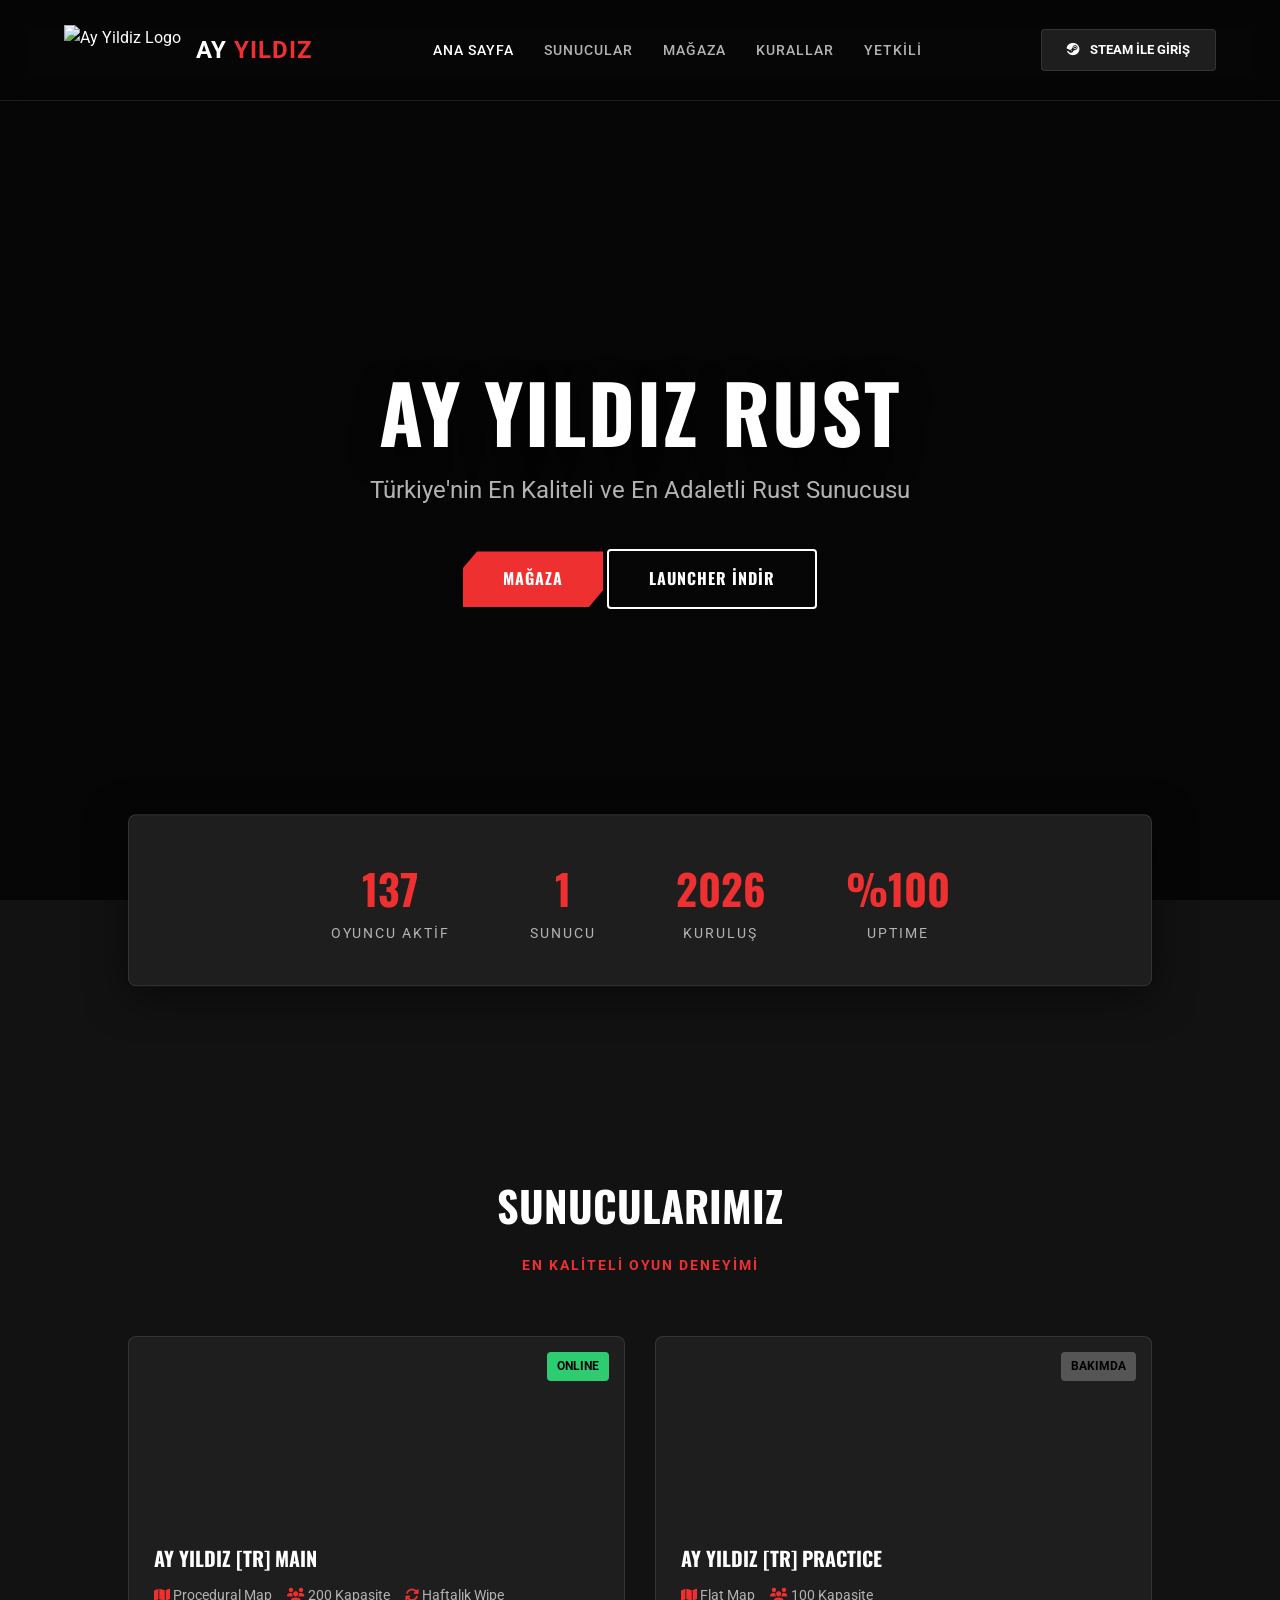
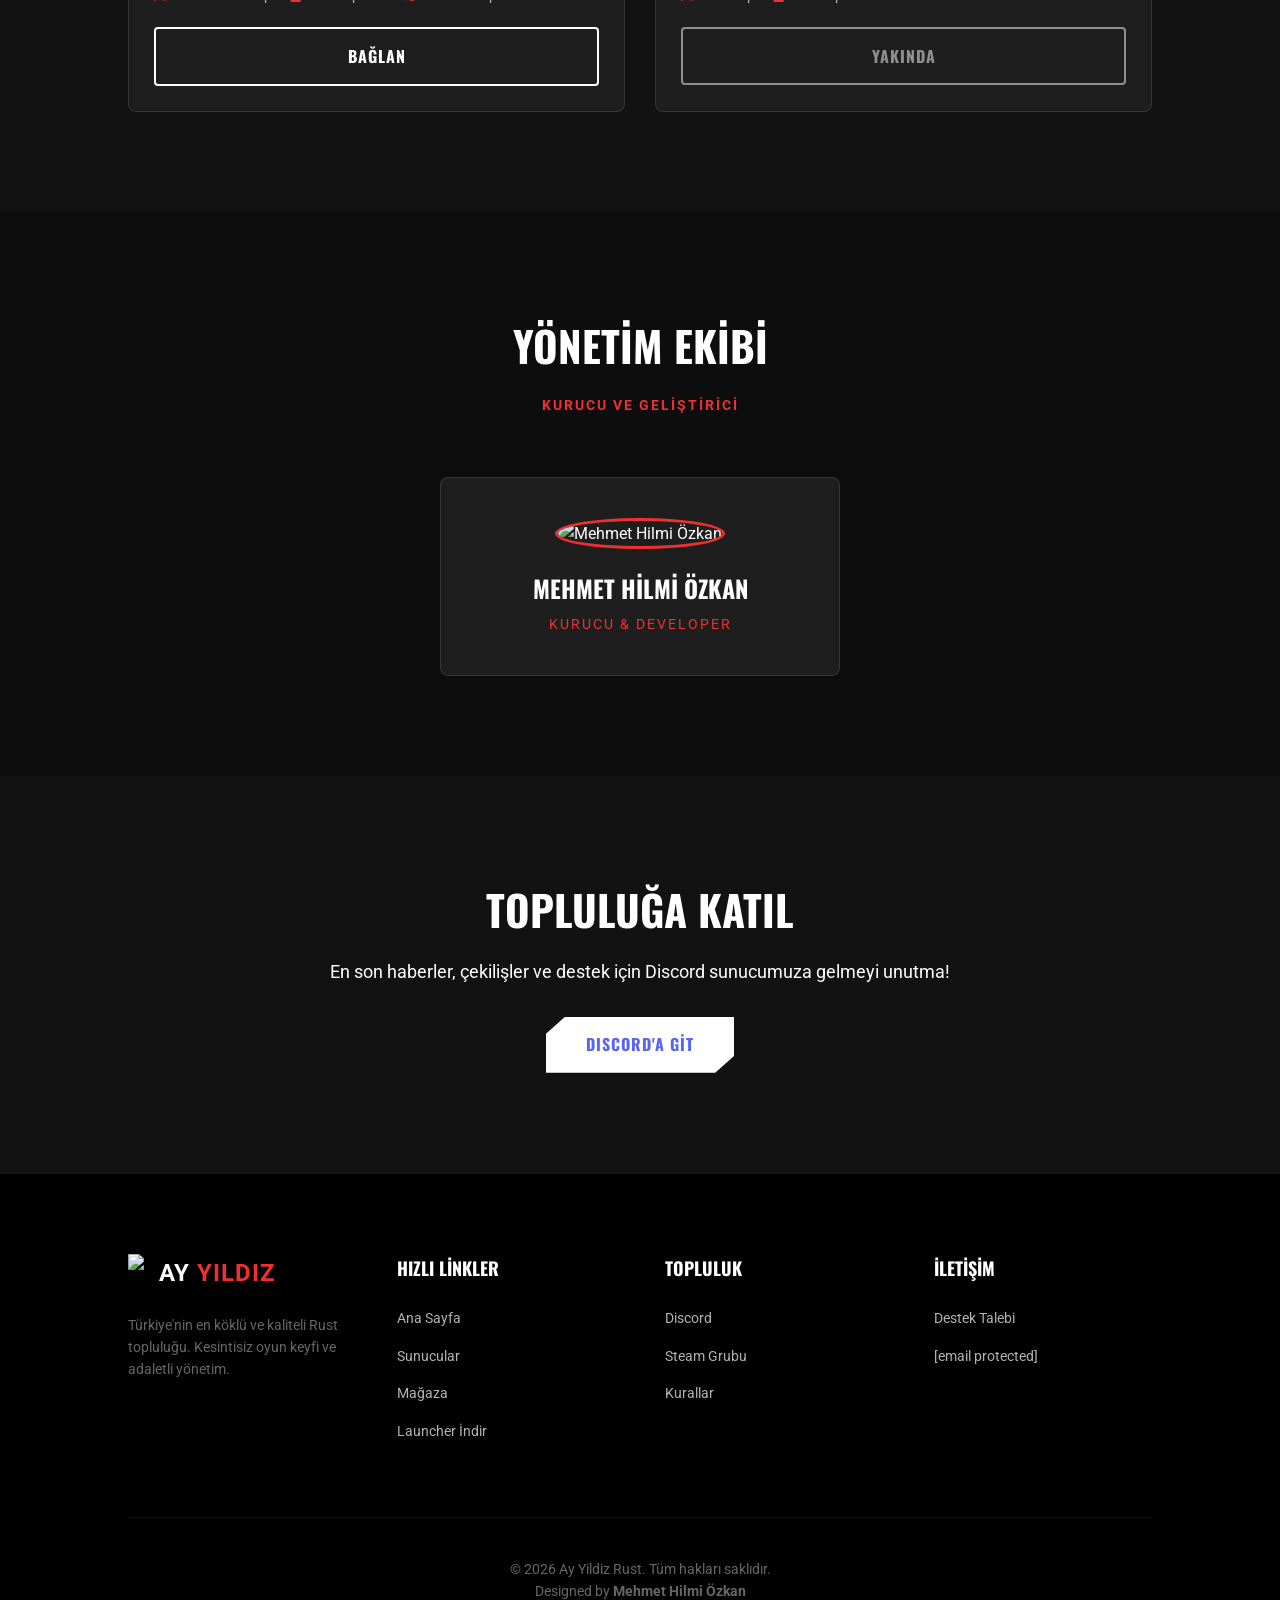
==== index.html @ f742ae2b "Update download link to Google Drive" ====
<!DOCTYPE html>
<html lang="tr">

<head>
    <meta charset="UTF-8">
    <meta name="viewport" content="width=device-width, initial-scale=1.0">
    <title>AY YILDIZ RUST | Türkiye'nin En İyisi</title>
    <link rel="stylesheet" href="style.css">
    <link rel="stylesheet" href="https://cdnjs.cloudflare.com/ajax/libs/font-awesome/6.4.0/css/all.min.css">
    <link rel="icon" type="image/png" href="img/logo.png">
</head>

<body>

    <!-- NAVBAR -->
    <nav>
        <div class="nav-brand">
            <img src="img/logo.png" alt="Ay Yildiz Logo">
            <span>AY <span>YILDIZ</span></span>
        </div>

        <div class="nav-links">
            <a href="#" class="active">ANA SAYFA</a>
            <a href="#servers">SUNUCULAR</a>
            <a href="#store">MAĞAZA</a>
            <a href="#rules">KURALLAR</a>
            <a href="#staff">YETKİLİ</a>
        </div>

        <div class="nav-cta">
            <a href="https://steamcommunity.com/openid/login" class="btn-login">
                <i class="fa-brands fa-steam"></i> STEAM İLE GİRİŞ
            </a>
        </div>
    </nav>

    <!-- HERO SECTION -->
    <header class="hero">
        <h1>AY YILDIZ RUST</h1>
        <p>Türkiye'nin En Kaliteli ve En Adaletli Rust Sunucusu</p>

        <div class="cta-buttons">
            <a href="#store" class="btn">MAĞAZA</a>
            <a href="https://drive.google.com/file/d/1d-bOAMwFX8i8NiCuVi8gEnLMdGm7ntv0/view?usp=sharing"
                class="btn btn-outline" target="_blank">LAUNCHER İNDİR</a>
        </div>
    </header>

    <!-- STATS BAR -->
    <div class="stats-bar">
        <div class="stat-item">
            <div class="stat-number" id="player-count">136</div>
            <div class="stat-label">OYUNCU AKTİF</div>
        </div>
        <div class="stat-item">
            <div class="stat-number">1</div>
            <div class="stat-label">SUNUCU</div>
        </div>
        <div class="stat-item">
            <div class="stat-number">2026</div>
            <div class="stat-label">KURULUŞ</div>
        </div>
        <div class="stat-item">
            <div class="stat-number">%100</div>
            <div class="stat-label">UPTIME</div>
        </div>
    </div>

    <!-- SERVERS SECTION -->
    <section id="servers" class="section">
        <div class="section-header">
            <h2 class="section-title">SUNUCULARIMIZ</h2>
            <div class="section-subtitle">EN KALİTELİ OYUN DENEYİMİ</div>
        </div>

        <div class="servers-grid">
            <!-- MAIN SERVER -->
            <div class="server-card">
                <div class="server-img">
                    <div class="server-status">ONLINE</div>
                </div>
                <div class="server-content">
                    <h3 class="server-name">AY YILDIZ [TR] MAIN</h3>
                    <div class="server-meta">
                        <span><i class="fa-solid fa-map"></i> Procedural Map</span>
                        <span><i class="fa-solid fa-users"></i> 200 Kapasite</span>
                        <span><i class="fa-solid fa-rotate"></i> Haftalık Wipe</span>
                    </div>
                    <a href="steam://connect/91.124.63.80:28025" class="btn btn-outline"
                        style="width:100%; text-align:center;">BAĞLAN</a>
                </div>
            </div>

            <!-- PRACTICE SERVER (Placeholder for looks) -->
            <div class="server-card">
                <div class="server-img" style="filter: grayscale(100%);">
                    <div class="server-status" style="background:#555;">BAKIMDA</div>
                </div>
                <div class="server-content">
                    <h3 class="server-name">AY YILDIZ [TR] PRACTICE</h3>
                    <div class="server-meta">
                        <span><i class="fa-solid fa-map"></i> Flat Map</span>
                        <span><i class="fa-solid fa-users"></i> 100 Kapasite</span>
                    </div>
                    <button class="btn btn-outline"
                        style="width:100%; opacity:0.5; cursor:not-allowed;">YAKINDA</button>
                </div>
            </div>
        </div>
    </section>

    <!-- STAFF SECTION -->
    <section id="staff" class="section" style="background: rgba(0,0,0,0.3);">
        <div class="section-header">
            <h2 class="section-title">YÖNETİM EKİBİ</h2>
            <div class="section-subtitle">KURUCU VE GELİŞTİRİCİ</div>
        </div>

        <div class="staff-card">
            <!-- Placeholder avatar or user's logo if no avatar provided -->
            <img src="img/logo.png" alt="Mehmet Hilmi Özkan" class="staff-avatar">
            <h3 class="staff-name">Mehmet Hilmi Özkan</h3>
            <div class="staff-role">KURUCU & DEVELOPER</div>
        </div>
    </section>

    <!-- DISCORD BANNER -->
    <section class="section"
        style="text-align: center; background: linear-gradient(rgba(88, 101, 242, 0.9), rgba(88, 101, 242, 0.7)), url('https://files.facepunch.com/paddy/20230803/header_august.jpg'); background-attachment: fixed; background-size: cover;">
        <h2 class="section-title" style="color:white; text-shadow:none;">TOPLULUĞA KATIL</h2>
        <p style="color:white; margin-bottom:30px; font-size:18px;">En son haberler, çekilişler ve destek için Discord
            sunucumuza gelmeyi unutma!</p>
        <a href="https://discord.gg/DKhSzfKFVX" target="_blank" class="btn"
            style="background:white; color:#5865F2;">DISCORD'A GİT</a>
    </section>

    <!-- FOOTER -->
    <footer>
        <div class="footer-content">
            <div class="footer-col">
                <div class="nav-brand" style="margin-bottom:20px;">
                    <img src="img/logo.png" style="height:40px;">
                    <span>AY <span>YILDIZ</span></span>
                </div>
                <p style="color:#666; font-size:14px;">Türkiye'nin en köklü ve kaliteli Rust topluluğu. Kesintisiz oyun
                    keyfi ve adaletli yönetim.</p>
            </div>

            <div class="footer-col">
                <h4>HIZLI LİNKLER</h4>
                <div class="footer-links">
                    <a href="#">Ana Sayfa</a>
                    <a href="#servers">Sunucular</a>
                    <a href="#store">Mağaza</a>
                    <a href="AyYildizLauncher.zip">Launcher İndir</a>
                </div>
            </div>

            <div class="footer-col">
                <h4>TOPLULUK</h4>
                <div class="footer-links">
                    <a href="https://discord.gg/DKhSzfKFVX">Discord</a>
                    <a href="#">Steam Grubu</a>
                    <a href="#">Kurallar</a>
                </div>
            </div>

            <div class="footer-col">
                <h4>İLETİŞİM</h4>
                <div class="footer-links">
                    <a href="#">Destek Talebi</a>
                    <a href="#">[email protected]</a>
                </div>
            </div>
        </div>

        <div class="copyright">
            &copy; 2026 Ay Yildiz Rust. Tüm hakları saklıdır.
            <br>Designed by <strong>Mehmet Hilmi Özkan</strong>
        </div>
    </footer>

    <script src="main.js"></script>
</body>

</html>
---- style.css ----
@import url('https://fonts.googleapis.com/css2?family=Oswald:wght@300;500;700&family=Roboto:wght@300;400;500;700&display=swap');

:root {
    --primary: #EF3030; /* Ay Yildiz Red */
    --primary-dark: #c0392b;
    --dark-bg: #121212;
    --dark-surface: #1e1e1e;
    --text-white: #ffffff;
    --text-gray: #b3b3b3;
    --glass: rgba(30, 30, 30, 0.85);
    --border: rgba(255, 255, 255, 0.1);
    --transition: all 0.3s cubic-bezier(0.4, 0, 0.2, 1);
}

* {
    margin: 0;
    padding: 0;
    box-sizing: border-box;
}

body {
    background-color: var(--dark-bg);
    color: var(--text-white);
    font-family: 'Roboto', sans-serif;
    overflow-x: hidden;
    line-height: 1.6;
}

h1, h2, h3, h4, section-title {
    font-family: 'Oswald', sans-serif;
    text-transform: uppercase;
}

a { text-decoration: none; color: inherit; transition: var(--transition); }
ul { list-style: none; }

/* NAVBAR */
nav {
    display: flex;
    justify-content: space-between;
    align-items: center;
    padding: 20px 5%;
    background: rgba(18, 18, 18, 0.95);
    backdrop-filter: blur(10px);
    position: fixed;
    width: 100%;
    z-index: 1000;
    border-bottom: 1px solid var(--border);
}

.nav-brand {
    display: flex;
    align-items: center;
    gap: 15px;
}

.nav-brand img {
    height: 50px;
    width: auto;
}

.nav-brand span {
    font-size: 24px;
    font-weight: 700;
    letter-spacing: 1px;
}

.nav-brand span span { color: var(--primary); }

.nav-links {
    display: flex;
    gap: 30px;
}

.nav-links a {
    font-size: 14px;
    font-weight: 500;
    letter-spacing: 1px;
    color: var(--text-gray);
    position: relative;
}

.nav-links a:hover, 
.nav-links a.active {
    color: var(--text-white);
}

.nav-links a::after {
    content: '';
    position: absolute;
    bottom: -5px;
    left: 0;
    width: 0;
    height: 2px;
    background: var(--primary);
    transition: var(--transition);
}

.nav-links a:hover::after { width: 100%; }

.nav-cta .btn-login {
    background: var(--dark-surface);
    border: 1px solid var(--border);
    padding: 10px 25px;
    border-radius: 4px;
    font-size: 13px;
    font-weight: 700;
    display: flex;
    align-items: center;
    gap: 10px;
}

.nav-cta .btn-login:hover {
    background: var(--primary);
    border-color: var(--primary);
}

/* HERO SECTION */
.hero {
    height: 100vh;
    background: linear-gradient(rgba(0,0,0,0.7), rgba(0,0,0,0.7)), url('https://files.facepunch.com/paddy/20240104/header_january.jpg');
    background-size: cover;
    background-position: center;
    display: flex;
    flex-direction: column;
    justify-content: center;
    align-items: center;
    text-align: center;
    padding-top: 80px;
}

.hero h1 {
    font-size: 80px;
    font-weight: 700;
    letter-spacing: 2px;
    line-height: 1;
    margin-bottom: 20px;
    text-shadow: 0 10px 30px rgba(0,0,0,0.5);
}

.hero p {
    font-size: 24px;
    color: var(--text-gray);
    margin-bottom: 40px;
    max-width: 600px;
}

.btn {
    padding: 15px 40px;
    font-family: 'Oswald', sans-serif;
    font-weight: 700;
    font-size: 16px;
    text-transform: uppercase;
    letter-spacing: 1px;
    color: white;
    background: var(--primary);
    border: none;
    cursor: pointer;
    clip-path: polygon(10% 0, 100% 0, 100% 70%, 90% 100%, 0 100%, 0 30%);
    transition: var(--transition);
    display: inline-block;
}

.btn:hover {
    transform: translateY(-3px);
    box-shadow: 0 10px 20px rgba(239, 48, 48, 0.3);
}

.btn-outline {
    background: transparent;
    border: 2px solid var(--text-white);
    clip-path: none;
    border-radius: 4px;
}

.btn-outline:hover {
    background: var(--text-white);
    color: var(--dark-bg);
}

/* STATS BAR */
.stats-bar {
    background: var(--dark-surface);
    display: flex;
    justify-content: center;
    gap: 80px;
    padding: 40px 0;
    transform: translateY(-50%);
    width: 80%;
    margin: 0 auto;
    border-radius: 8px;
    box-shadow: 0 10px 40px rgba(0,0,0,0.5);
    border: 1px solid var(--border);
}

.stat-item {
    text-align: center;
}

.stat-number {
    font-family: 'Oswald', sans-serif;
    font-size: 42px;
    font-weight: 700;
    color: var(--primary);
}

.stat-label {
    font-size: 14px;
    color: var(--text-gray);
    text-transform: uppercase;
    letter-spacing: 2px;
}

/* SECTIONS */
.section {
    padding: 100px 10%;
}

.section-header {
    text-align: center;
    margin-bottom: 60px;
}

.section-title {
    font-size: 42px;
    margin-bottom: 15px;
}

.section-subtitle {
    color: var(--primary);
    font-size: 14px;
    font-weight: 700;
    letter-spacing: 2px;
    text-transform: uppercase;
}

/* SERVERS GRID */
.servers-grid {
    display: grid;
    grid-template-columns: repeat(auto-fit, minmax(300px, 1fr));
    gap: 30px;
}

.server-card {
    background: var(--dark-surface);
    border: 1px solid var(--border);
    border-radius: 8px;
    overflow: hidden;
    transition: var(--transition);
}

.server-card:hover {
    transform: translateY(-10px);
    border-color: var(--primary);
}

.server-img {
    height: 180px;
    background: url('https://files.facepunch.com/paddy/20231207/header_december.jpg') center/cover;
    position: relative;
}

.server-status {
    position: absolute;
    top: 15px;
    right: 15px;
    background: #2ecc71;
    color: black;
    padding: 5px 10px;
    border-radius: 4px;
    font-size: 12px;
    font-weight: 700;
}

.server-content {
    padding: 25px;
}

.server-name {
    font-size: 20px;
    font-weight: 700;
    margin-bottom: 10px;
}

.server-meta {
    display: flex;
    gap: 15px;
    font-size: 14px;
    color: var(--text-gray);
    margin-bottom: 20px;
}

.server-meta i { color: var(--primary); }

/* STAFF */
.staff-card {
    background: var(--dark-surface);
    padding: 40px;
    text-align: center;
    border-radius: 8px;
    border: 1px solid var(--border);
    max-width: 400px;
    margin: 0 auto;
}

.staff-avatar {
    width: 120px;
    height: 120px;
    border-radius: 50%;
    margin-bottom: 20px;
    border: 3px solid var(--primary);
    object-fit: cover;
}

.staff-name {
    font-size: 24px;
    font-weight: 700;
}

.staff-role {
    color: var(--primary);
    font-size: 14px;
    letter-spacing: 2px;
    margin-top: 5px;
    text-transform: uppercase;
}

/* FOOTER */
footer {
    background: black;
    padding: 80px 10% 40px;
    border-top: 1px solid var(--border);
}

.footer-content {
    display: grid;
    grid-template-columns: repeat(auto-fit, minmax(200px, 1fr));
    gap: 50px;
    margin-bottom: 60px;
}

.footer-col h4 {
    color: white;
    margin-bottom: 25px;
    font-size: 18px;
}

.footer-links a {
    display: block;
    color: var(--text-gray);
    margin-bottom: 15px;
    font-size: 14px;
}

.footer-links a:hover { color: var(--primary); padding-left: 5px; }

.copyright {
    text-align: center;
    padding-top: 40px;
    border-top: 1px solid rgba(255,255,255,0.05);
    color: #666;
    font-size: 14px;
}

/* Media Queries */
@media (max-width: 768px) {
    .nav-links { display: none; }
    .hero h1 { font-size: 48px; }
    .stats-bar {
        flex-direction: column;
        gap: 30px;
        width: 90%;
        position: relative;
        transform: none;
        margin-top: -50px;
    }
}
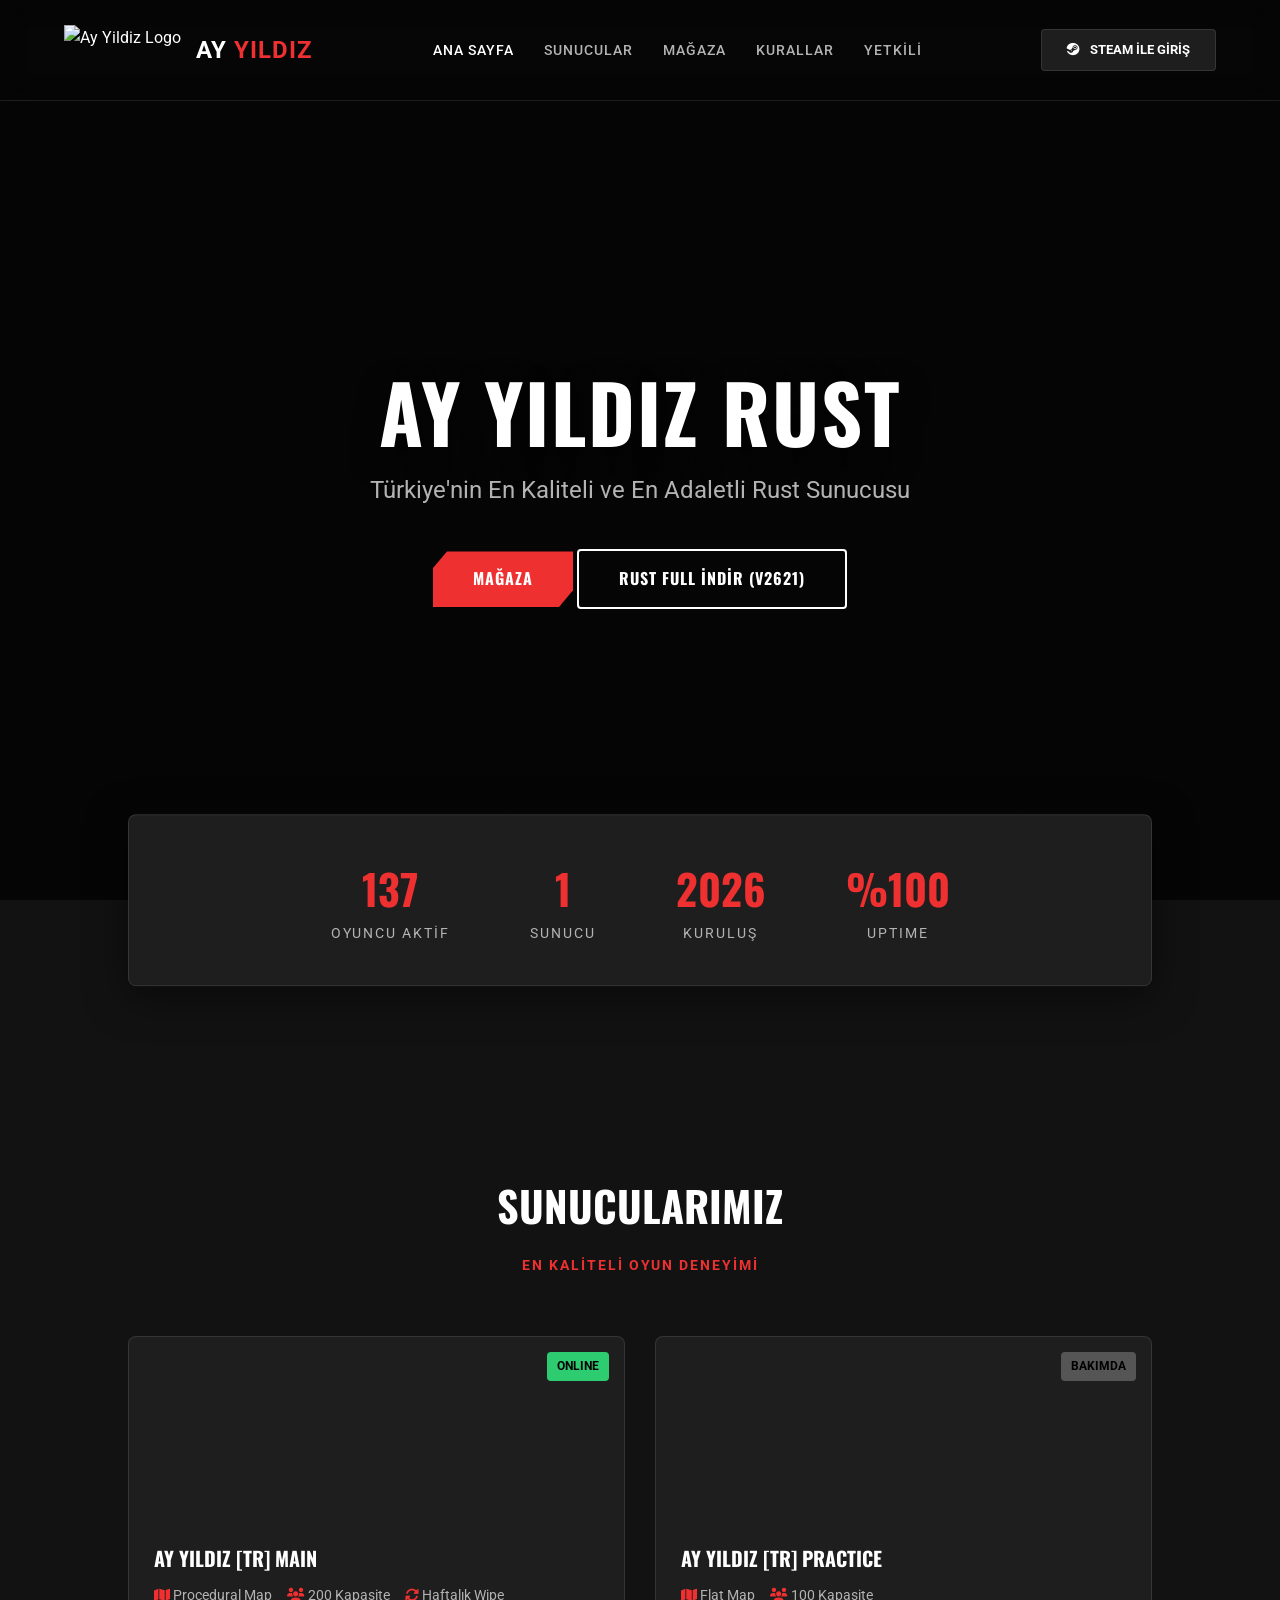
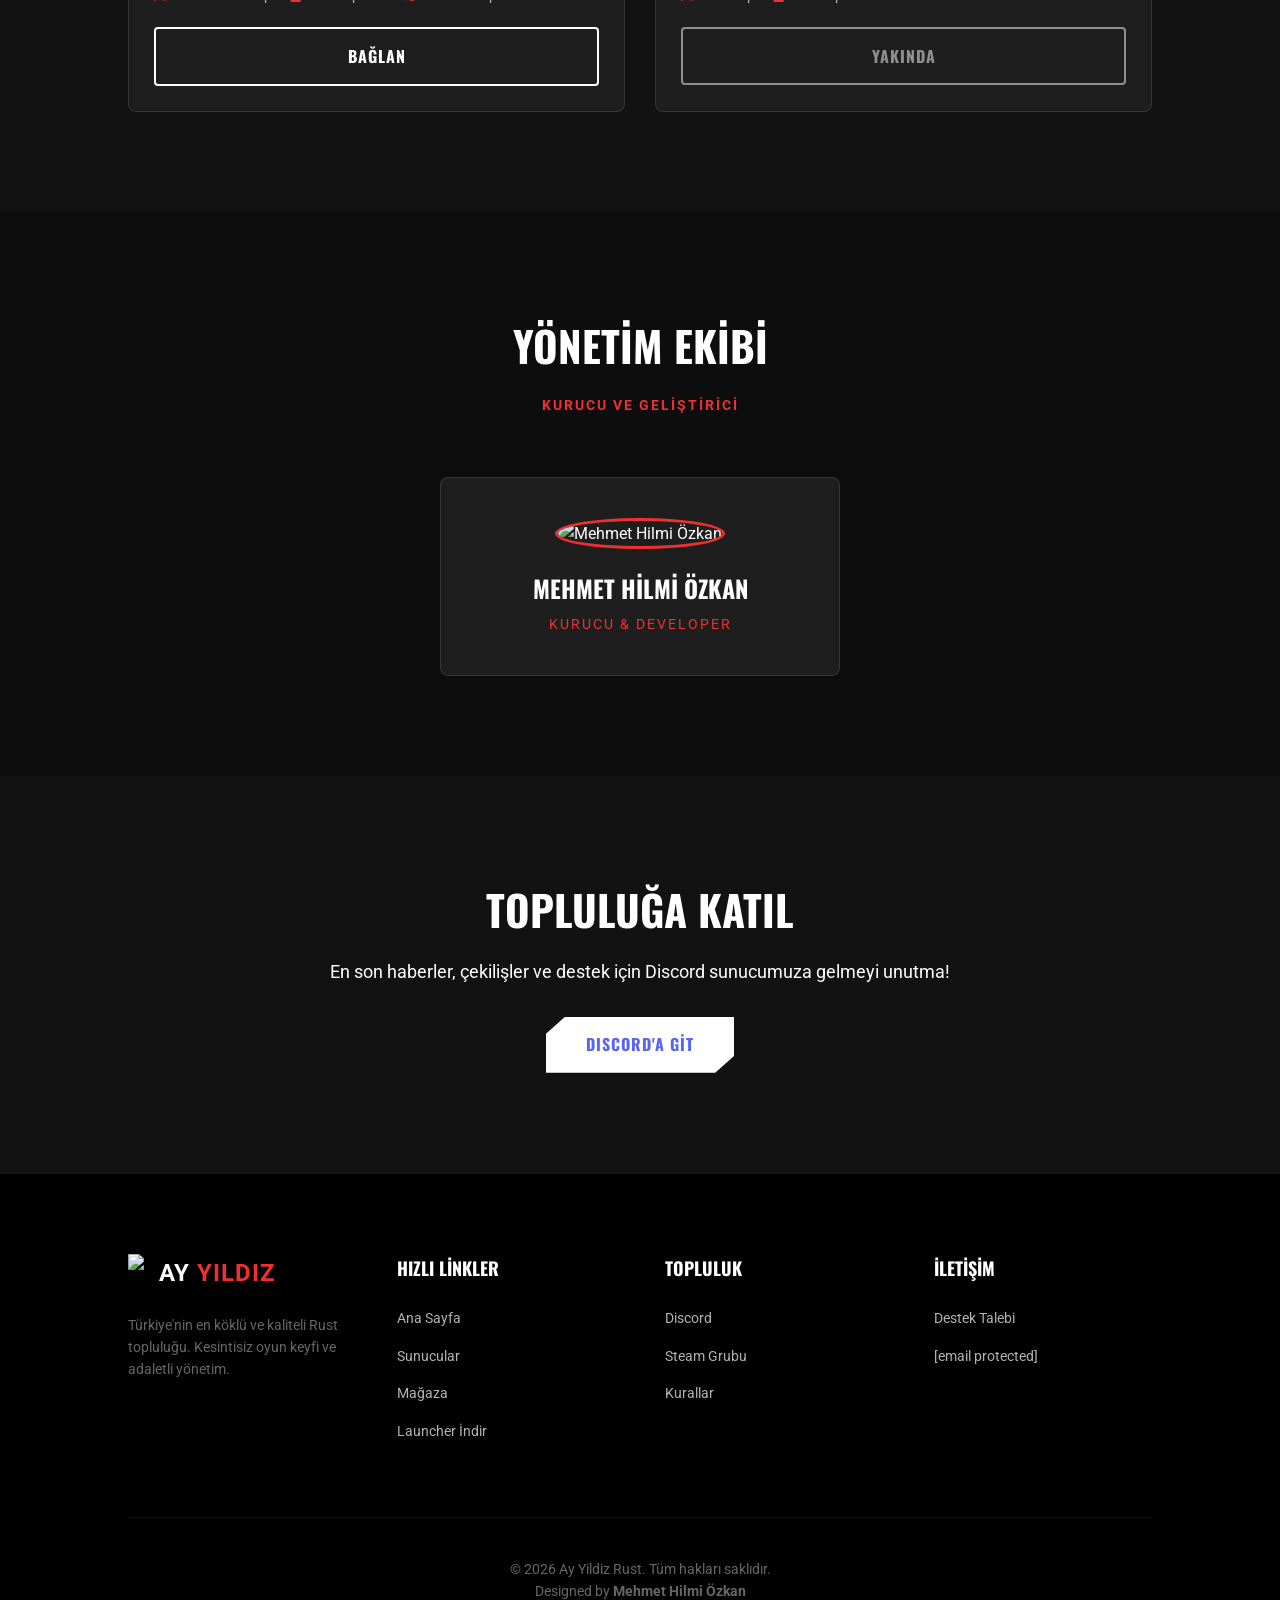
==== commit d49d35ed: "Update download link to Full Game" ====
--- a/index.html
+++ b/index.html
@@ -41,8 +41,8 @@
 
         <div class="cta-buttons">
             <a href="#store" class="btn">MAĞAZA</a>
-            <a href="https://drive.google.com/file/d/1d-bOAMwFX8i8NiCuVi8gEnLMdGm7ntv0/view?usp=sharing"
-                class="btn btn-outline" target="_blank">LAUNCHER İNDİR</a>
+            <a href="https://drive.google.com/file/d/1ronylhjq7zDLruJ49Ja5uEP46IbTRget/view?usp=sharing"
+                class="btn btn-outline" target="_blank">RUST FULL İNDİR (v2621)</a>
         </div>
     </header>
 
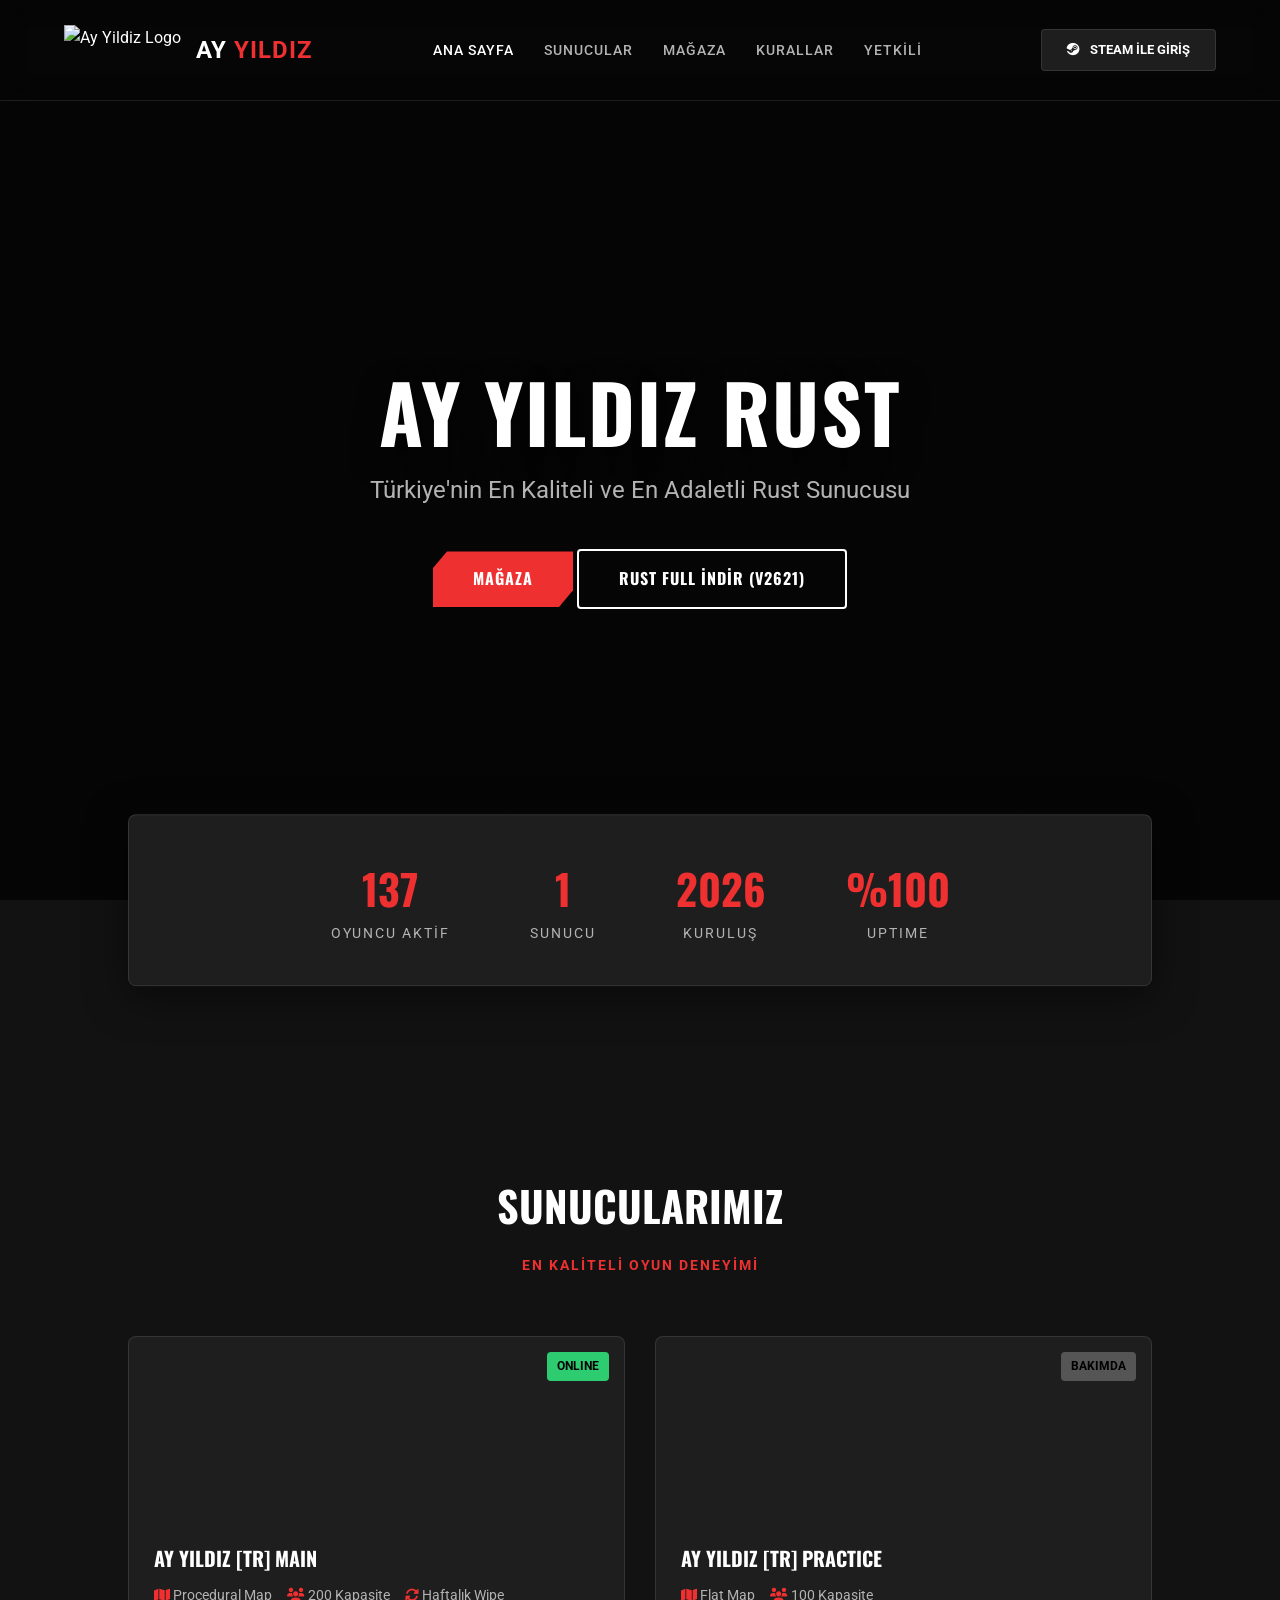
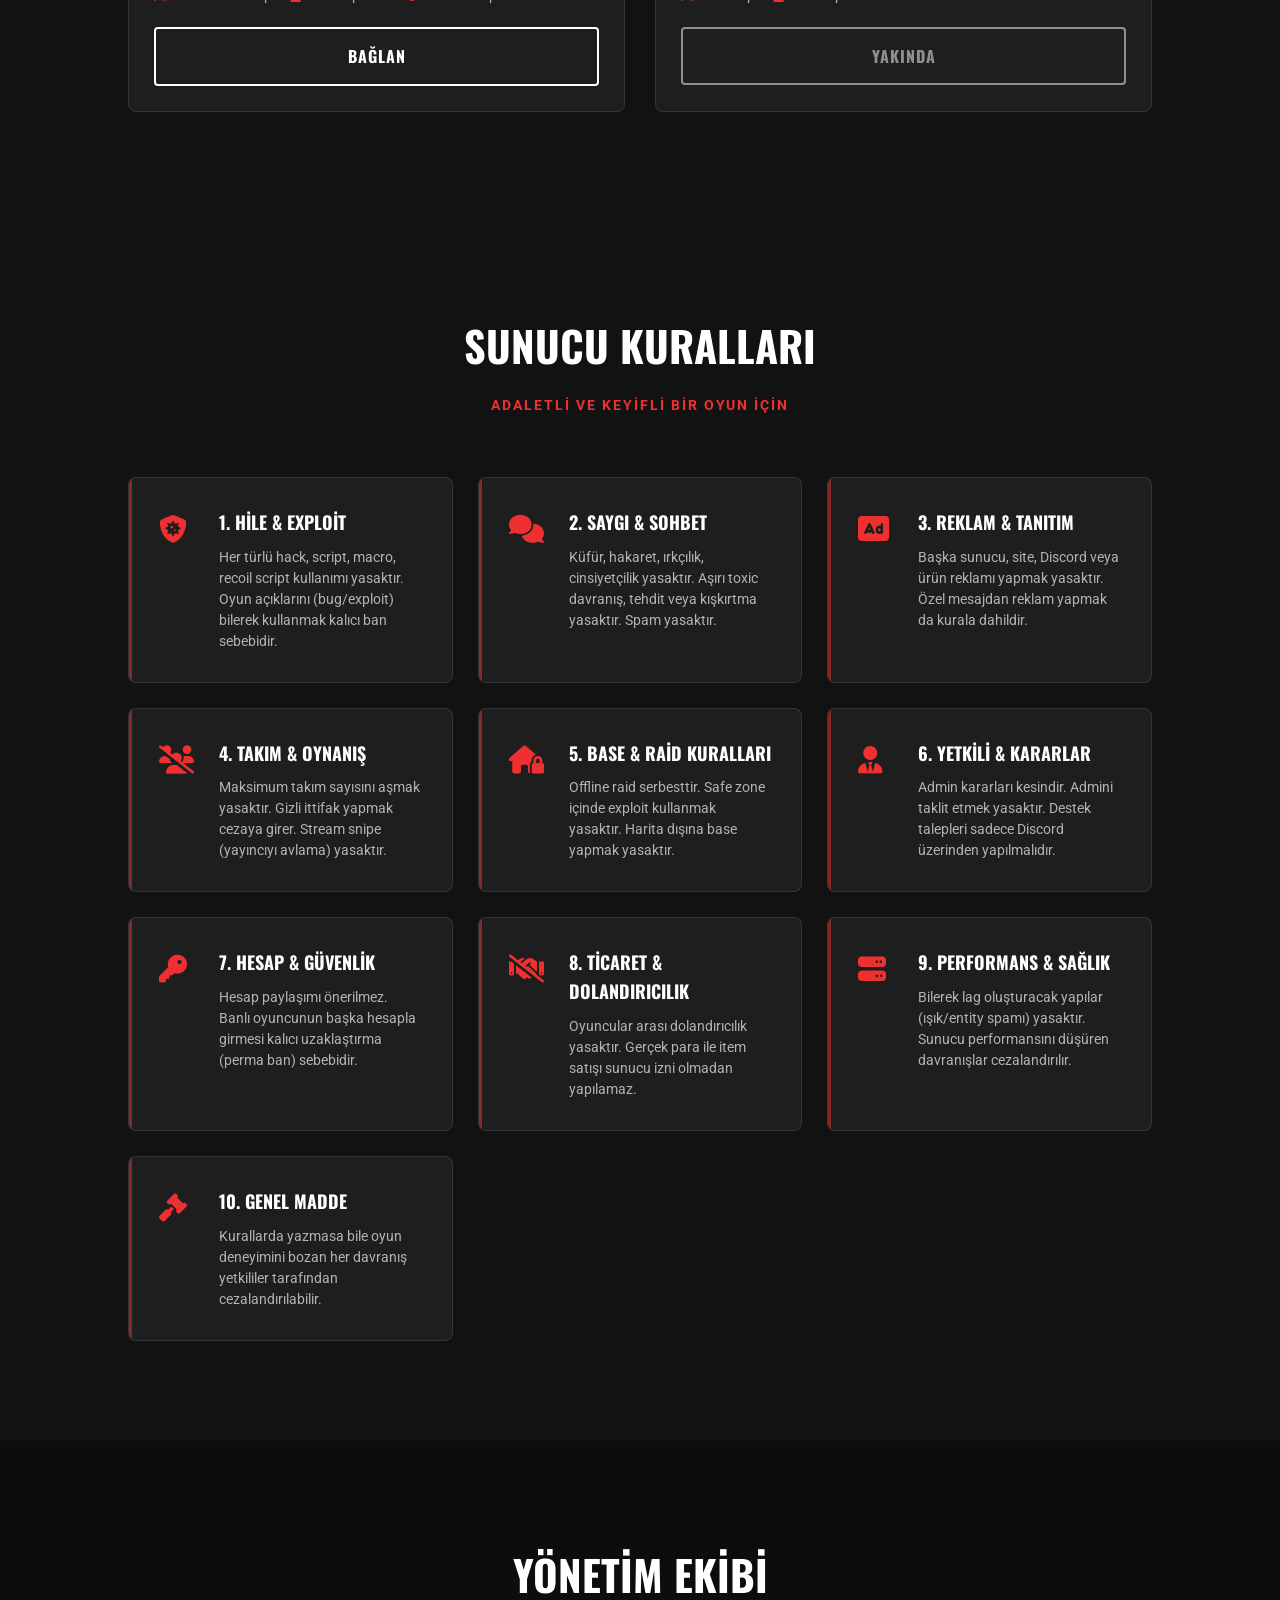
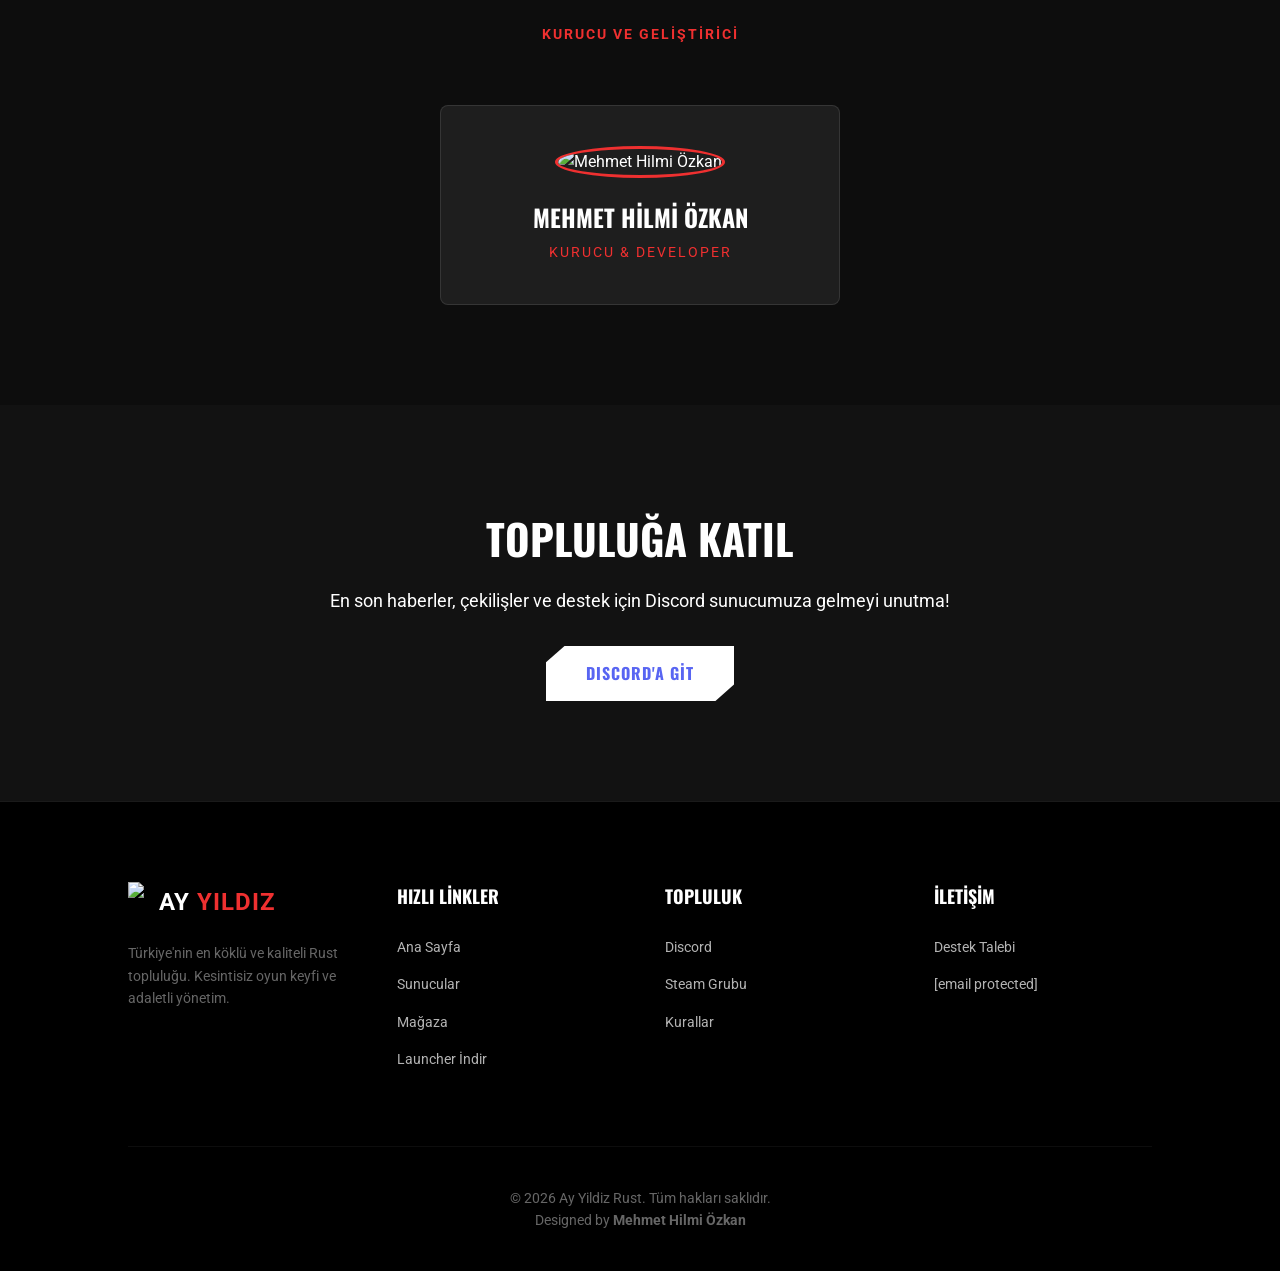
==== commit 1eaa329b: "Web sitesine kurallar bölümü eklendi ve tasarım güncellendi" ====
--- a/index.html
+++ b/index.html
@@ -108,6 +108,106 @@
             </div>
         </div>
     </section>
+    
+    <!-- RULES SECTION -->
+    <section id="rules" class="section">
+        <div class="section-header">
+            <h2 class="section-title">SUNUCU KURALLARI</h2>
+            <div class="section-subtitle">ADALETLİ VE KEYİFLİ BİR OYUN İÇİN</div>
+        </div>
+
+        <div class="rules-grid">
+            <!-- RULE 1 -->
+            <div class="rule-card">
+                <div class="rule-icon"><i class="fa-solid fa-shield-virus"></i></div>
+                <div class="rule-content">
+                    <h3>1. Hile & Exploit</h3>
+                    <p>Her türlü hack, script, macro, recoil script kullanımı yasaktır. Oyun açıklarını (bug/exploit) bilerek kullanmak kalıcı ban sebebidir.</p>
+                </div>
+            </div>
+
+            <!-- RULE 2 -->
+            <div class="rule-card">
+                <div class="rule-icon"><i class="fa-solid fa-comments"></i></div>
+                <div class="rule-content">
+                    <h3>2. Saygı & Sohbet</h3>
+                    <p>Küfür, hakaret, ırkçılık, cinsiyetçilik yasaktır. Aşırı toxic davranış, tehdit veya kışkırtma yasaktır. Spam yasaktır.</p>
+                </div>
+            </div>
+
+            <!-- RULE 3 -->
+            <div class="rule-card">
+                <div class="rule-icon"><i class="fa-solid fa-ad"></i></div>
+                <div class="rule-content">
+                    <h3>3. Reklam & Tanıtım</h3>
+                    <p>Başka sunucu, site, Discord veya ürün reklamı yapmak yasaktır. Özel mesajdan reklam yapmak da kurala dahildir.</p>
+                </div>
+            </div>
+
+            <!-- RULE 4 -->
+            <div class="rule-card">
+                <div class="rule-icon"><i class="fa-solid fa-users-slash"></i></div>
+                <div class="rule-content">
+                    <h3>4. Takım & Oynanış</h3>
+                    <p>Maksimum takım sayısını aşmak yasaktır. Gizli ittifak yapmak cezaya girer. Stream snipe (yayıncıyı avlama) yasaktır.</p>
+                </div>
+            </div>
+
+            <!-- RULE 5 -->
+            <div class="rule-card">
+                <div class="rule-icon"><i class="fa-solid fa-house-lock"></i></div>
+                <div class="rule-content">
+                    <h3>5. Base & Raid Kuralları</h3>
+                    <p>Offline raid serbesttir. Safe zone içinde exploit kullanmak yasaktır. Harita dışına base yapmak yasaktır.</p>
+                </div>
+            </div>
+
+            <!-- RULE 6 -->
+            <div class="rule-card">
+                <div class="rule-icon"><i class="fa-solid fa-user-tie"></i></div>
+                <div class="rule-content">
+                    <h3>6. Yetkili & Kararlar</h3>
+                    <p>Admin kararları kesindir. Admini taklit etmek yasaktır. Destek talepleri sadece Discord üzerinden yapılmalıdır.</p>
+                </div>
+            </div>
+
+            <!-- RULE 7 -->
+            <div class="rule-card">
+                <div class="rule-icon"><i class="fa-solid fa-key"></i></div>
+                <div class="rule-content">
+                    <h3>7. Hesap & Güvenlik</h3>
+                    <p>Hesap paylaşımı önerilmez. Banlı oyuncunun başka hesapla girmesi kalıcı uzaklaştırma (perma ban) sebebidir.</p>
+                </div>
+            </div>
+
+            <!-- RULE 8 -->
+            <div class="rule-card">
+                <div class="rule-icon"><i class="fa-solid fa-handshake-slash"></i></div>
+                <div class="rule-content">
+                    <h3>8. Ticaret & Dolandırıcılık</h3>
+                    <p>Oyuncular arası dolandırıcılık yasaktır. Gerçek para ile item satışı sunucu izni olmadan yapılamaz.</p>
+                </div>
+            </div>
+
+            <!-- RULE 9 -->
+            <div class="rule-card">
+                <div class="rule-icon"><i class="fa-solid fa-server"></i></div>
+                <div class="rule-content">
+                    <h3>9. Performans & Sağlık</h3>
+                    <p>Bilerek lag oluşturacak yapılar (ışık/entity spamı) yasaktır. Sunucu performansını düşüren davranışlar cezalandırılır.</p>
+                </div>
+            </div>
+
+            <!-- RULE 10 -->
+            <div class="rule-card">
+                <div class="rule-icon"><i class="fa-solid fa-gavel"></i></div>
+                <div class="rule-content">
+                    <h3>10. Genel Madde</h3>
+                    <p>Kurallarda yazmasa bile oyun deneyimini bozan her davranış yetkililer tarafından cezalandırılabilir.</p>
+                </div>
+            </div>
+        </div>
+    </section>
 
     <!-- STAFF SECTION -->
     <section id="staff" class="section" style="background: rgba(0,0,0,0.3);">
--- a/style.css
+++ b/style.css
@@ -291,6 +291,66 @@
 }
 
 .server-meta i { color: var(--primary); }
+
+/* RULES */
+.rules-grid {
+    display: grid;
+    grid-template-columns: repeat(auto-fit, minmax(280px, 1fr));
+    gap: 25px;
+}
+
+.rule-card {
+    background: var(--dark-surface);
+    border: 1px solid var(--border);
+    padding: 30px;
+    border-radius: 8px;
+    display: flex;
+    gap: 20px;
+    transition: var(--transition);
+    position: relative;
+    overflow: hidden;
+}
+
+.rule-card::before {
+    content: '';
+    position: absolute;
+    top: 0;
+    left: 0;
+    width: 3px;
+    height: 100%;
+    background: var(--primary);
+    opacity: 0.5;
+    transition: var(--transition);
+}
+
+.rule-card:hover {
+    transform: translateX(5px);
+    border-color: var(--primary);
+    box-shadow: 0 10px 30px rgba(0,0,0,0.3);
+}
+
+.rule-card:hover::before {
+    opacity: 1;
+    width: 5px;
+}
+
+.rule-icon {
+    font-size: 28px;
+    color: var(--primary);
+    min-width: 40px;
+}
+
+.rule-content h3 {
+    font-size: 18px;
+    margin-bottom: 10px;
+    color: var(--text-white);
+}
+
+.rule-content p {
+    font-size: 14px;
+    color: var(--text-gray);
+    line-height: 1.5;
+}
 
 /* STAFF */
 .staff-card {
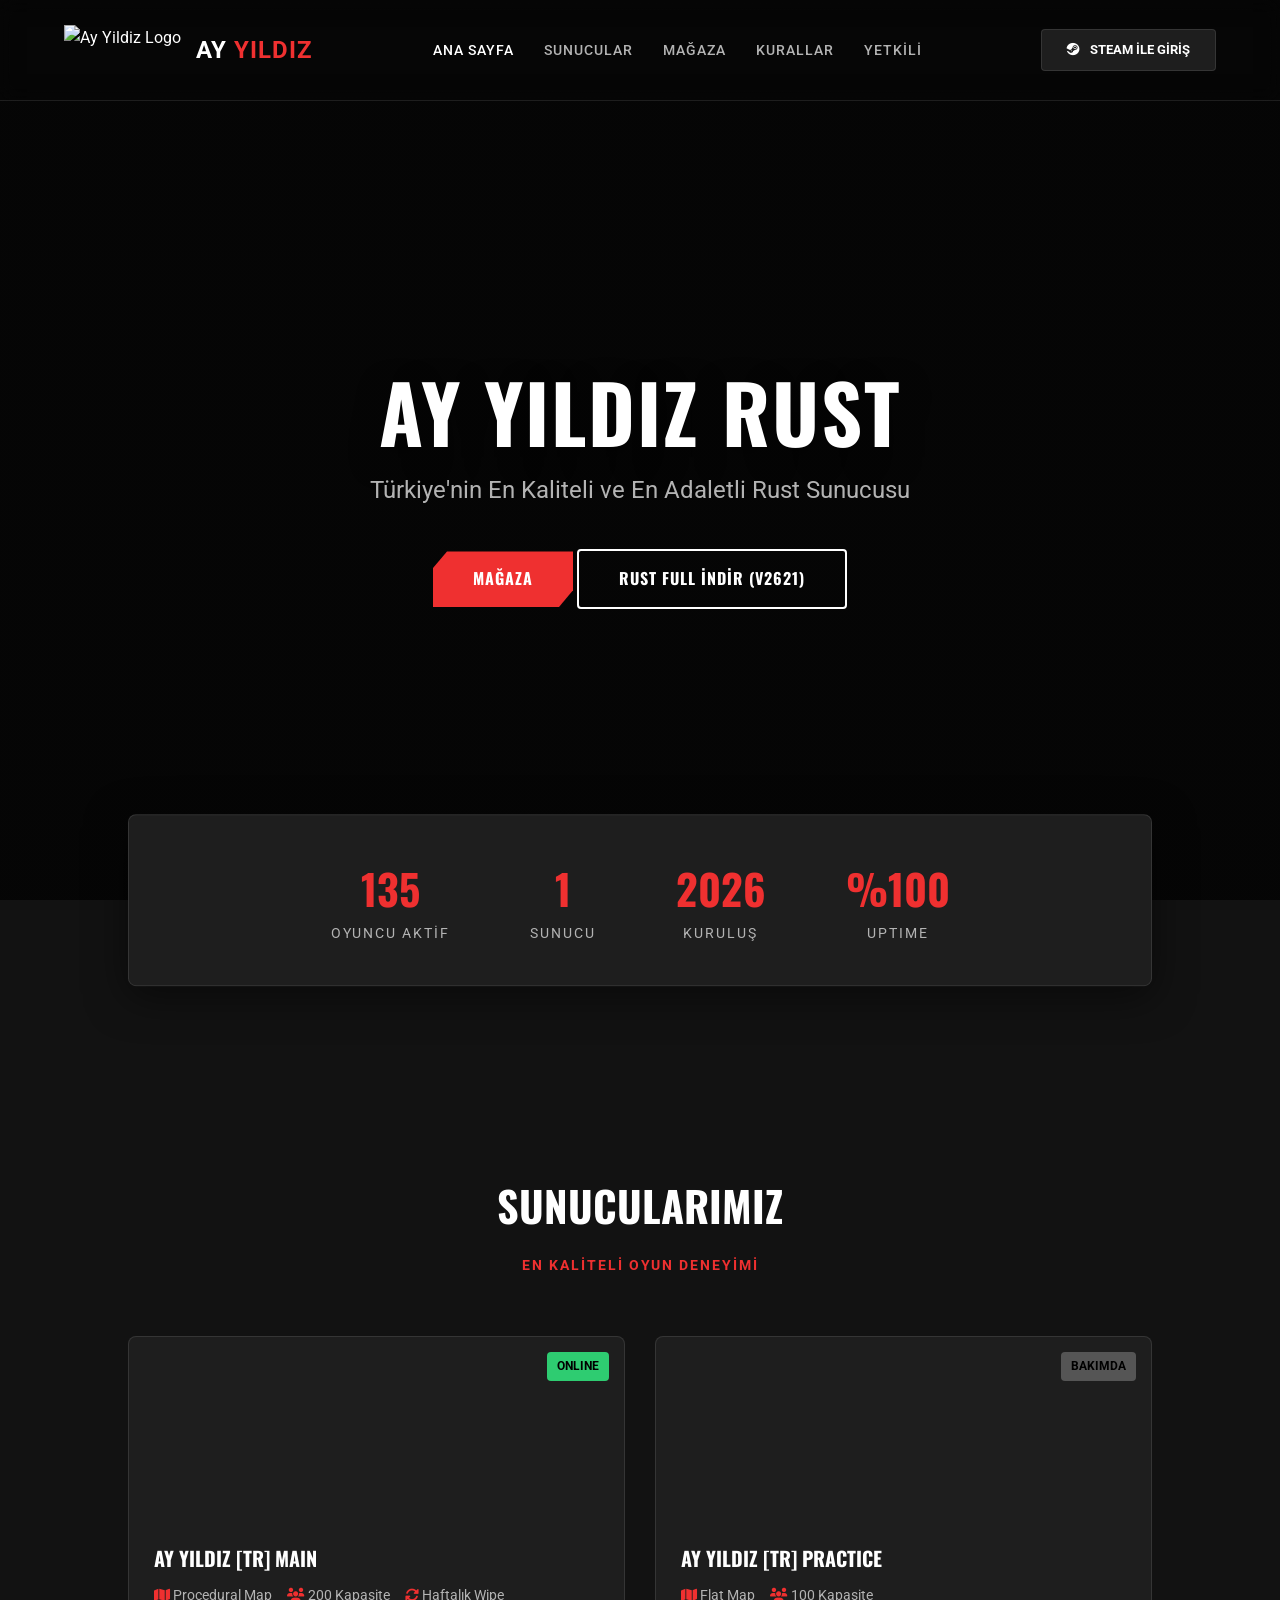
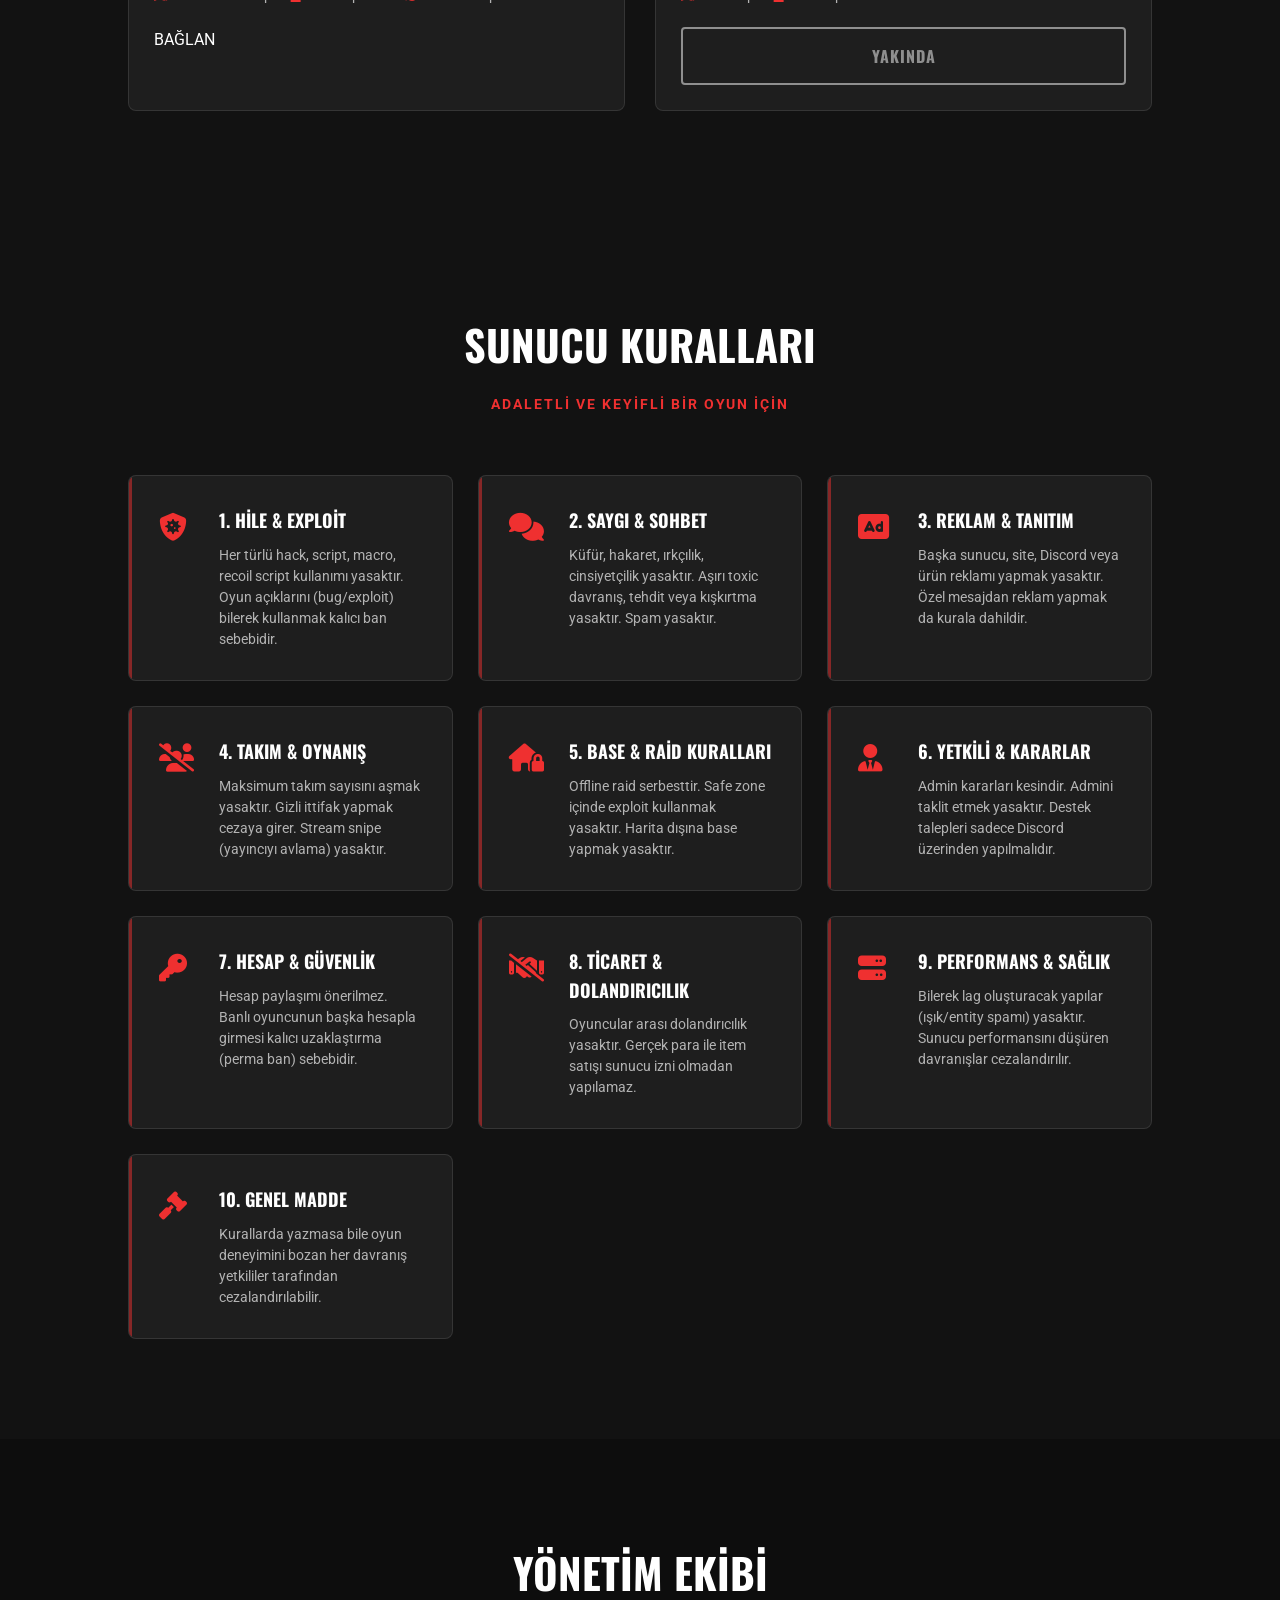
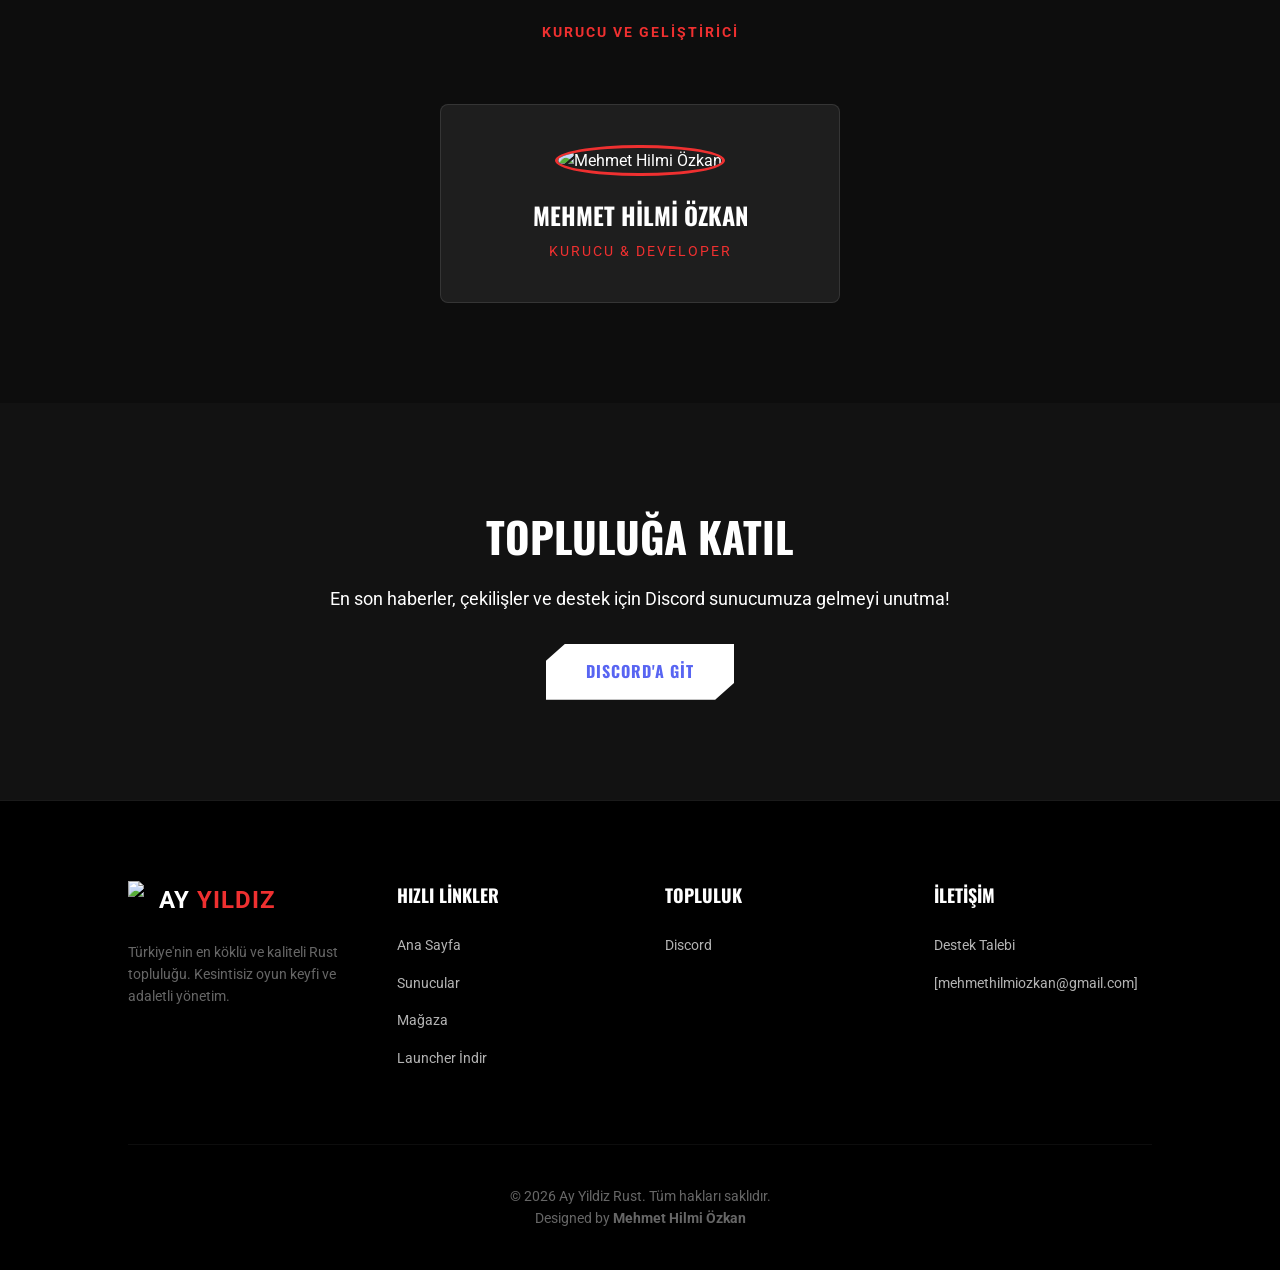
==== commit 6e4ff49e: "Update links in index.html to Google Drive" ====
--- a/index.html
+++ b/index.html
@@ -86,7 +86,7 @@
                         <span><i class="fa-solid fa-users"></i> 200 Kapasite</span>
                         <span><i class="fa-solid fa-rotate"></i> Haftalık Wipe</span>
                     </div>
-                    <a href="steam://connect/91.124.63.80:28025" class="btn btn-outline"
+                    <a href="https://drive.google.com/file/d/14QngJ8MiFobbDT9vgYePY1mOOm8BrVky/view?usp=sharing"
                         style="width:100%; text-align:center;">BAĞLAN</a>
                 </div>
             </div>
@@ -252,7 +252,7 @@
                     <a href="#">Ana Sayfa</a>
                     <a href="#servers">Sunucular</a>
                     <a href="#store">Mağaza</a>
-                    <a href="AyYildizLauncher.zip">Launcher İndir</a>
+                    <a href="https://drive.google.com/file/d/14QngJ8MiFobbDT9vgYePY1mOOm8BrVky/view?usp=sharing">Launcher İndir</a>
                 </div>
             </div>
 
@@ -260,8 +260,6 @@
                 <h4>TOPLULUK</h4>
                 <div class="footer-links">
                     <a href="https://discord.gg/DKhSzfKFVX">Discord</a>
-                    <a href="#">Steam Grubu</a>
-                    <a href="#">Kurallar</a>
                 </div>
             </div>
 
@@ -269,7 +267,7 @@
                 <h4>İLETİŞİM</h4>
                 <div class="footer-links">
                     <a href="#">Destek Talebi</a>
-                    <a href="#">[email protected]</a>
+                    <a href="#">[mehmethilmiozkan@gmail.com]</a>
                 </div>
             </div>
         </div>
@@ -283,4 +281,4 @@
     <script src="main.js"></script>
 </body>
 
-</html>+</html>
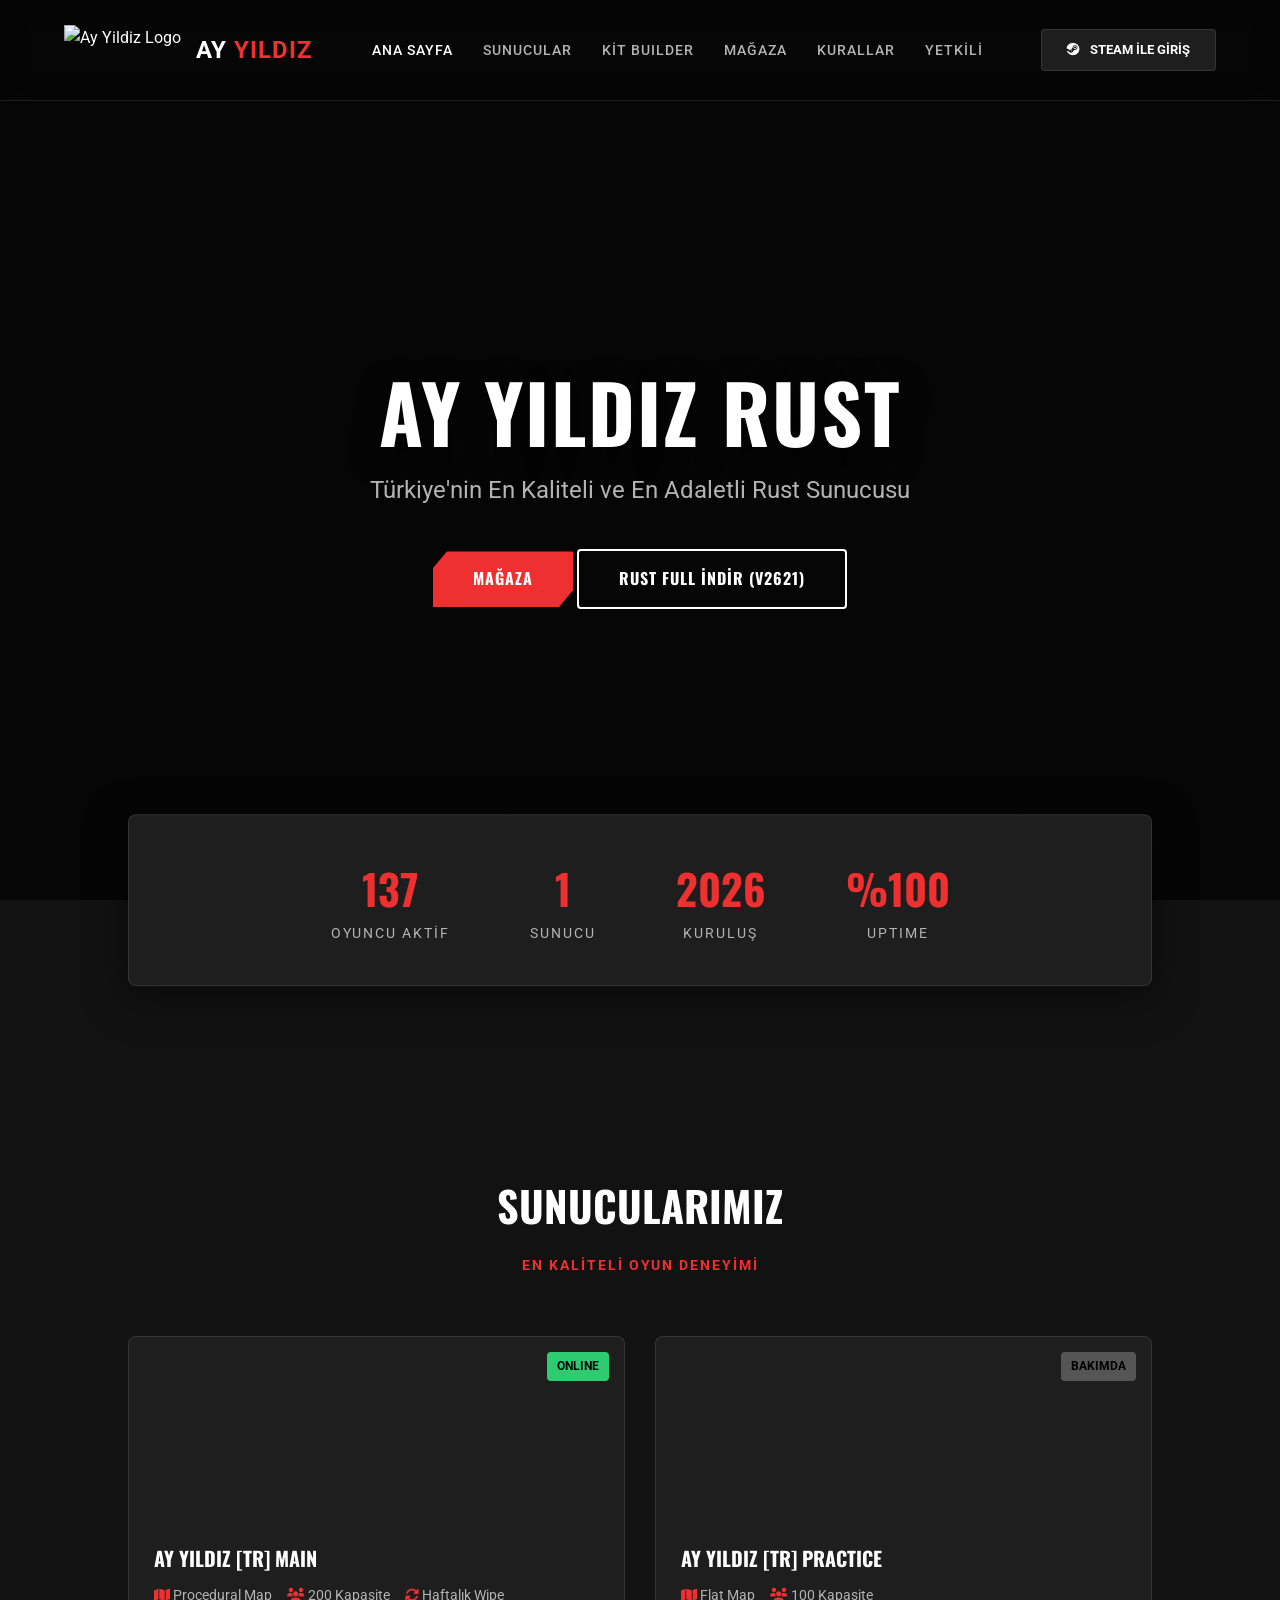
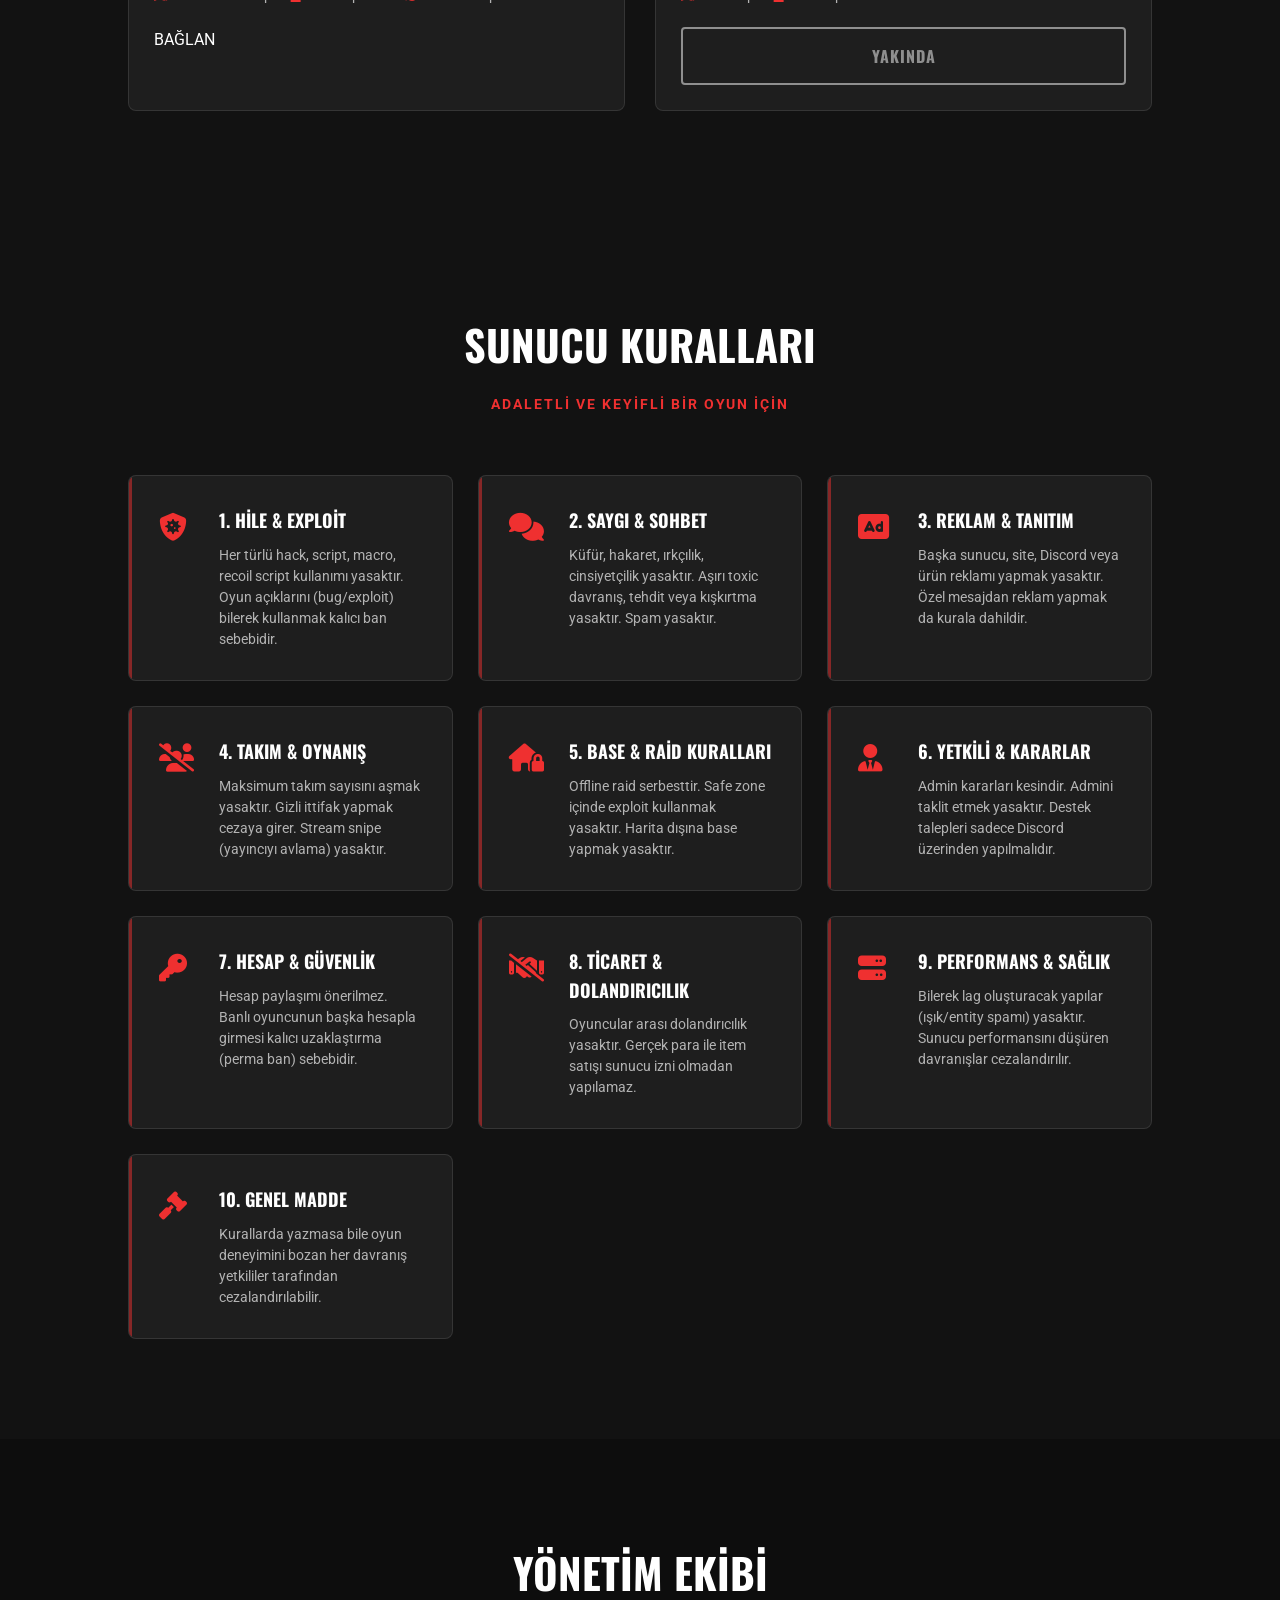
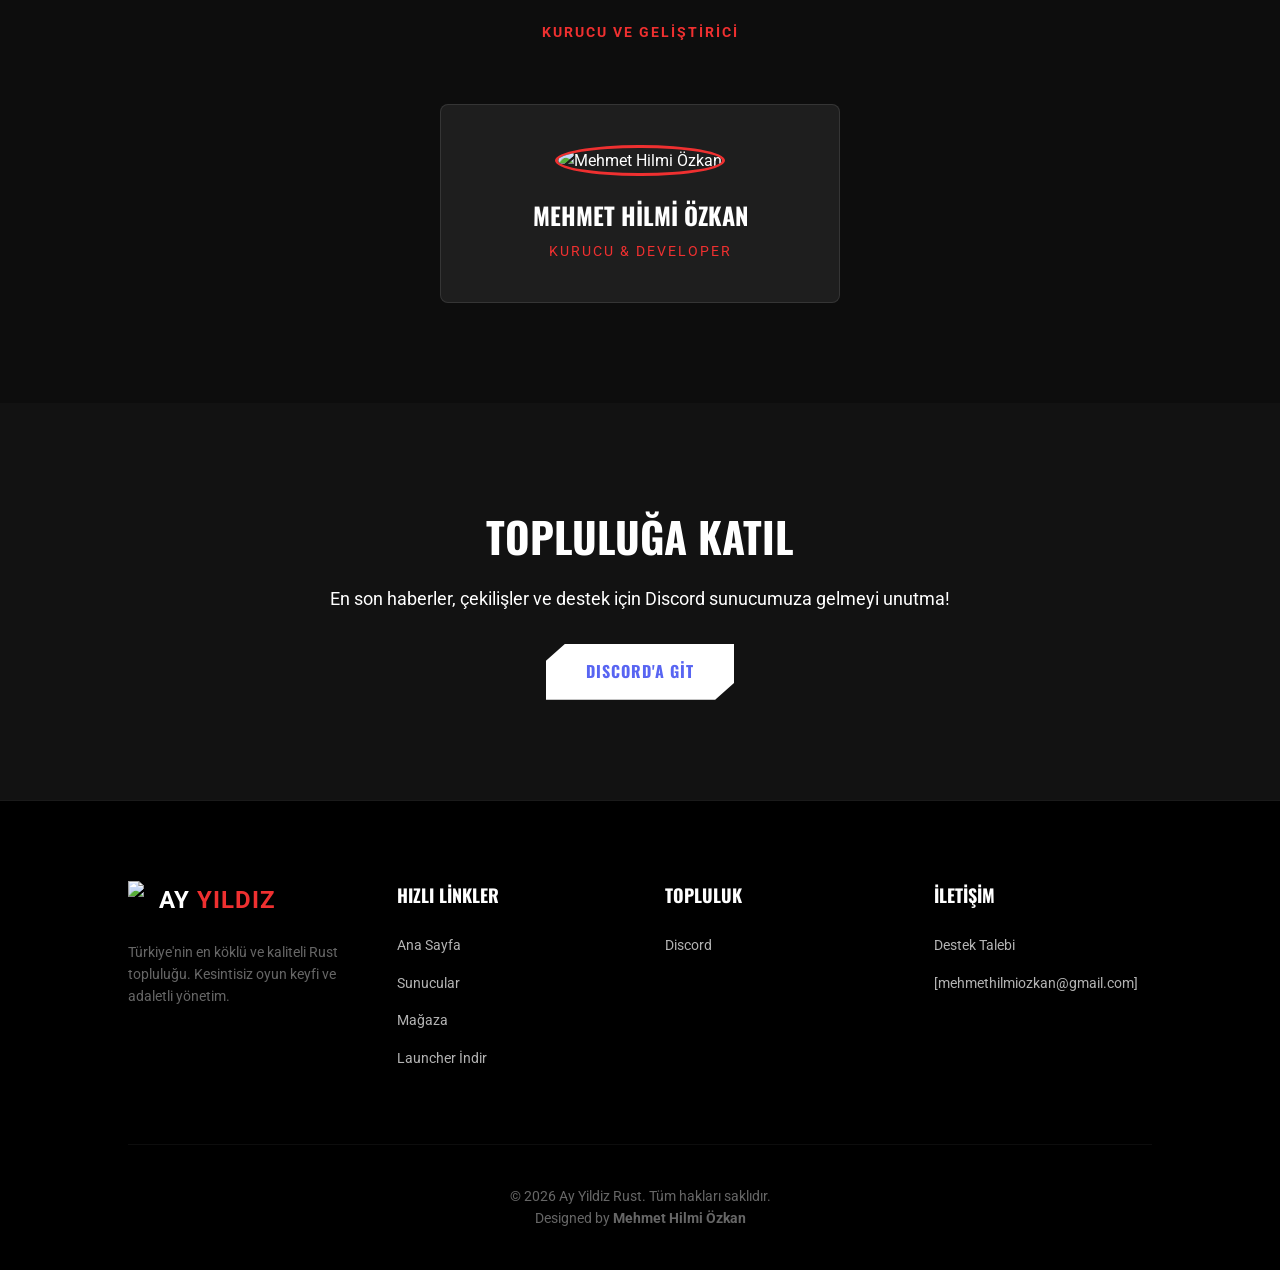
==== commit 5d7d3056: "Add Kit Builder page and assets - Ay Yildiz integration" ====
--- a/index.html
+++ b/index.html
@@ -20,11 +20,12 @@
         </div>
 
         <div class="nav-links">
-            <a href="#" class="active">ANA SAYFA</a>
-            <a href="#servers">SUNUCULAR</a>
-            <a href="#store">MAĞAZA</a>
-            <a href="#rules">KURALLAR</a>
-            <a href="#staff">YETKİLİ</a>
+            <a href="index.html" class="active">ANA SAYFA</a>
+            <a href="index.html#servers">SUNUCULAR</a>
+            <a href="kitbuilder.html">KİT BUILDER</a>
+            <a href="index.html#store">MAĞAZA</a>
+            <a href="index.html#rules">KURALLAR</a>
+            <a href="index.html#staff">YETKİLİ</a>
         </div>
 
         <div class="nav-cta">
@@ -108,7 +109,7 @@
             </div>
         </div>
     </section>
-    
+
     <!-- RULES SECTION -->
     <section id="rules" class="section">
         <div class="section-header">
@@ -122,7 +123,8 @@
                 <div class="rule-icon"><i class="fa-solid fa-shield-virus"></i></div>
                 <div class="rule-content">
                     <h3>1. Hile & Exploit</h3>
-                    <p>Her türlü hack, script, macro, recoil script kullanımı yasaktır. Oyun açıklarını (bug/exploit) bilerek kullanmak kalıcı ban sebebidir.</p>
+                    <p>Her türlü hack, script, macro, recoil script kullanımı yasaktır. Oyun açıklarını (bug/exploit)
+                        bilerek kullanmak kalıcı ban sebebidir.</p>
                 </div>
             </div>
 
@@ -131,7 +133,8 @@
                 <div class="rule-icon"><i class="fa-solid fa-comments"></i></div>
                 <div class="rule-content">
                     <h3>2. Saygı & Sohbet</h3>
-                    <p>Küfür, hakaret, ırkçılık, cinsiyetçilik yasaktır. Aşırı toxic davranış, tehdit veya kışkırtma yasaktır. Spam yasaktır.</p>
+                    <p>Küfür, hakaret, ırkçılık, cinsiyetçilik yasaktır. Aşırı toxic davranış, tehdit veya kışkırtma
+                        yasaktır. Spam yasaktır.</p>
                 </div>
             </div>
 
@@ -140,7 +143,8 @@
                 <div class="rule-icon"><i class="fa-solid fa-ad"></i></div>
                 <div class="rule-content">
                     <h3>3. Reklam & Tanıtım</h3>
-                    <p>Başka sunucu, site, Discord veya ürün reklamı yapmak yasaktır. Özel mesajdan reklam yapmak da kurala dahildir.</p>
+                    <p>Başka sunucu, site, Discord veya ürün reklamı yapmak yasaktır. Özel mesajdan reklam yapmak da
+                        kurala dahildir.</p>
                 </div>
             </div>
 
@@ -149,7 +153,8 @@
                 <div class="rule-icon"><i class="fa-solid fa-users-slash"></i></div>
                 <div class="rule-content">
                     <h3>4. Takım & Oynanış</h3>
-                    <p>Maksimum takım sayısını aşmak yasaktır. Gizli ittifak yapmak cezaya girer. Stream snipe (yayıncıyı avlama) yasaktır.</p>
+                    <p>Maksimum takım sayısını aşmak yasaktır. Gizli ittifak yapmak cezaya girer. Stream snipe
+                        (yayıncıyı avlama) yasaktır.</p>
                 </div>
             </div>
 
@@ -158,7 +163,8 @@
                 <div class="rule-icon"><i class="fa-solid fa-house-lock"></i></div>
                 <div class="rule-content">
                     <h3>5. Base & Raid Kuralları</h3>
-                    <p>Offline raid serbesttir. Safe zone içinde exploit kullanmak yasaktır. Harita dışına base yapmak yasaktır.</p>
+                    <p>Offline raid serbesttir. Safe zone içinde exploit kullanmak yasaktır. Harita dışına base yapmak
+                        yasaktır.</p>
                 </div>
             </div>
 
@@ -167,7 +173,8 @@
                 <div class="rule-icon"><i class="fa-solid fa-user-tie"></i></div>
                 <div class="rule-content">
                     <h3>6. Yetkili & Kararlar</h3>
-                    <p>Admin kararları kesindir. Admini taklit etmek yasaktır. Destek talepleri sadece Discord üzerinden yapılmalıdır.</p>
+                    <p>Admin kararları kesindir. Admini taklit etmek yasaktır. Destek talepleri sadece Discord üzerinden
+                        yapılmalıdır.</p>
                 </div>
             </div>
 
@@ -176,7 +183,8 @@
                 <div class="rule-icon"><i class="fa-solid fa-key"></i></div>
                 <div class="rule-content">
                     <h3>7. Hesap & Güvenlik</h3>
-                    <p>Hesap paylaşımı önerilmez. Banlı oyuncunun başka hesapla girmesi kalıcı uzaklaştırma (perma ban) sebebidir.</p>
+                    <p>Hesap paylaşımı önerilmez. Banlı oyuncunun başka hesapla girmesi kalıcı uzaklaştırma (perma ban)
+                        sebebidir.</p>
                 </div>
             </div>
 
@@ -185,7 +193,8 @@
                 <div class="rule-icon"><i class="fa-solid fa-handshake-slash"></i></div>
                 <div class="rule-content">
                     <h3>8. Ticaret & Dolandırıcılık</h3>
-                    <p>Oyuncular arası dolandırıcılık yasaktır. Gerçek para ile item satışı sunucu izni olmadan yapılamaz.</p>
+                    <p>Oyuncular arası dolandırıcılık yasaktır. Gerçek para ile item satışı sunucu izni olmadan
+                        yapılamaz.</p>
                 </div>
             </div>
 
@@ -194,7 +203,8 @@
                 <div class="rule-icon"><i class="fa-solid fa-server"></i></div>
                 <div class="rule-content">
                     <h3>9. Performans & Sağlık</h3>
-                    <p>Bilerek lag oluşturacak yapılar (ışık/entity spamı) yasaktır. Sunucu performansını düşüren davranışlar cezalandırılır.</p>
+                    <p>Bilerek lag oluşturacak yapılar (ışık/entity spamı) yasaktır. Sunucu performansını düşüren
+                        davranışlar cezalandırılır.</p>
                 </div>
             </div>
 
@@ -203,7 +213,8 @@
                 <div class="rule-icon"><i class="fa-solid fa-gavel"></i></div>
                 <div class="rule-content">
                     <h3>10. Genel Madde</h3>
-                    <p>Kurallarda yazmasa bile oyun deneyimini bozan her davranış yetkililer tarafından cezalandırılabilir.</p>
+                    <p>Kurallarda yazmasa bile oyun deneyimini bozan her davranış yetkililer tarafından
+                        cezalandırılabilir.</p>
                 </div>
             </div>
         </div>
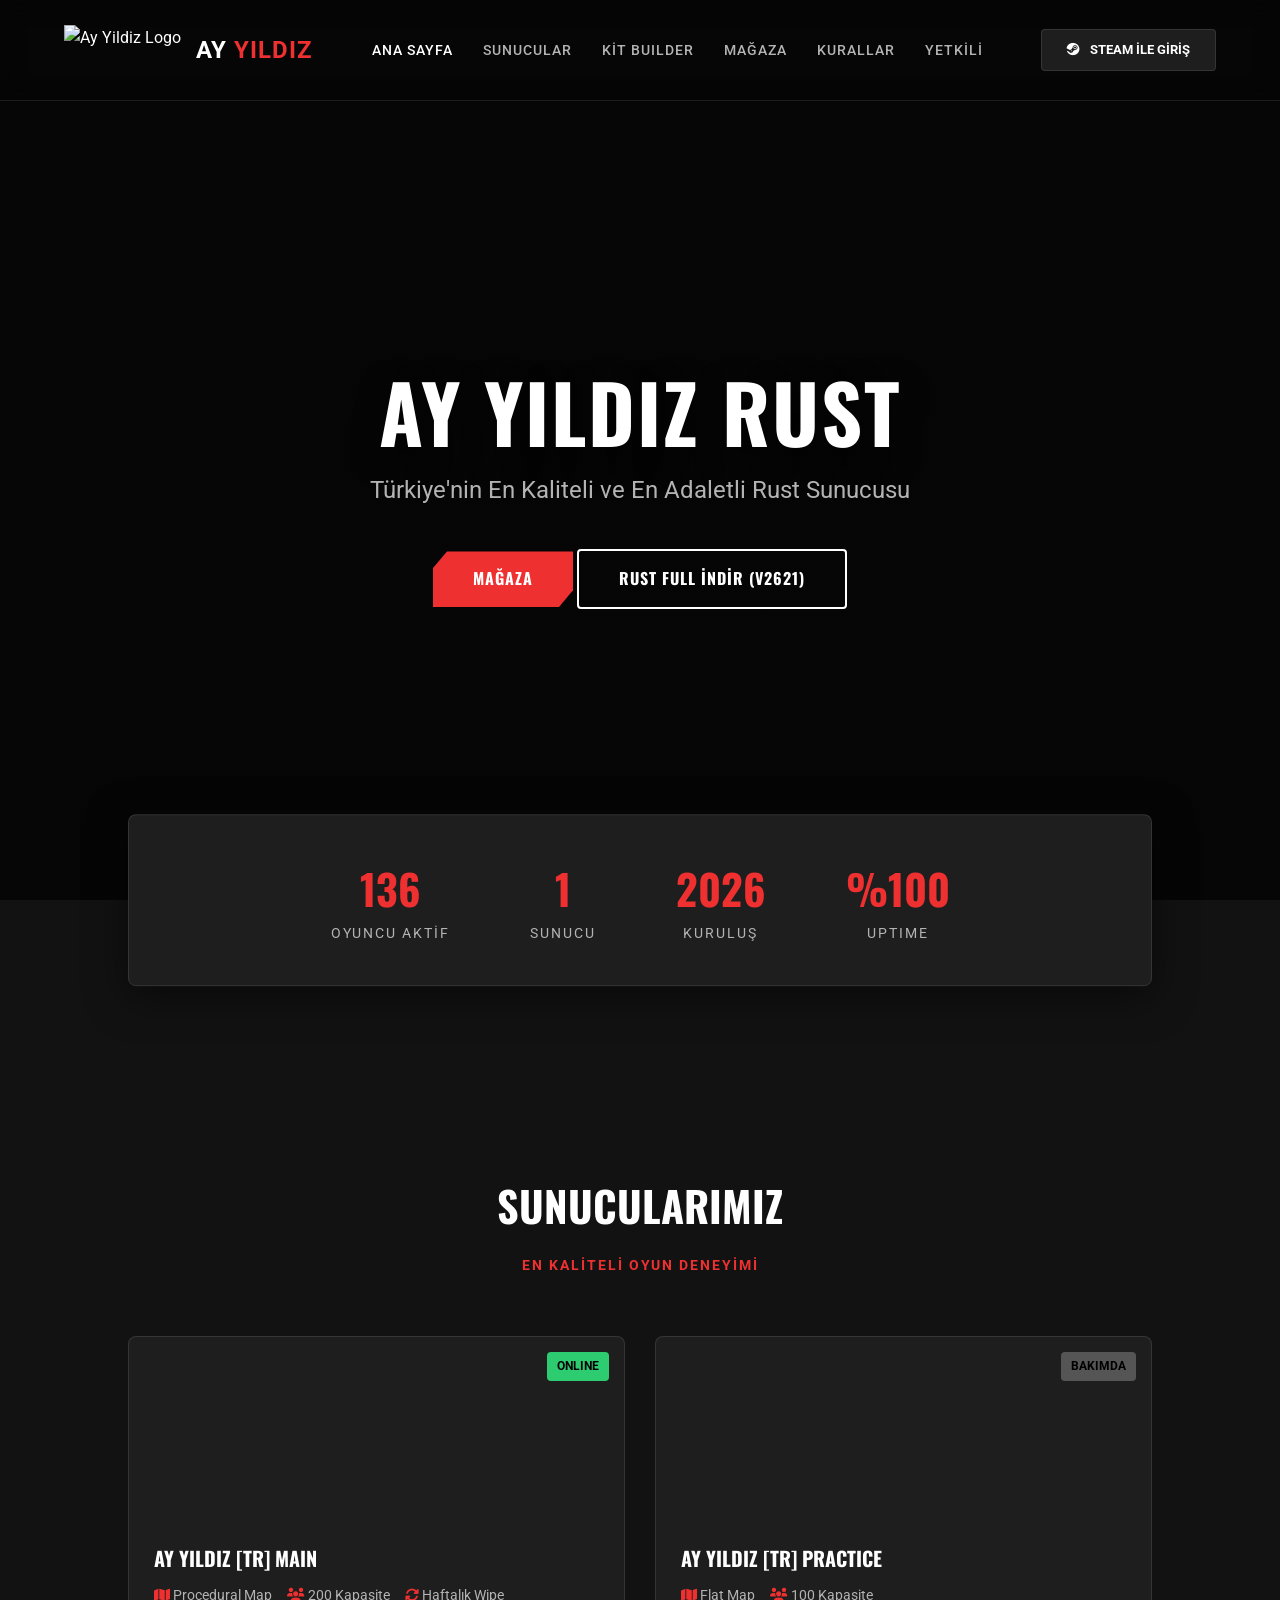
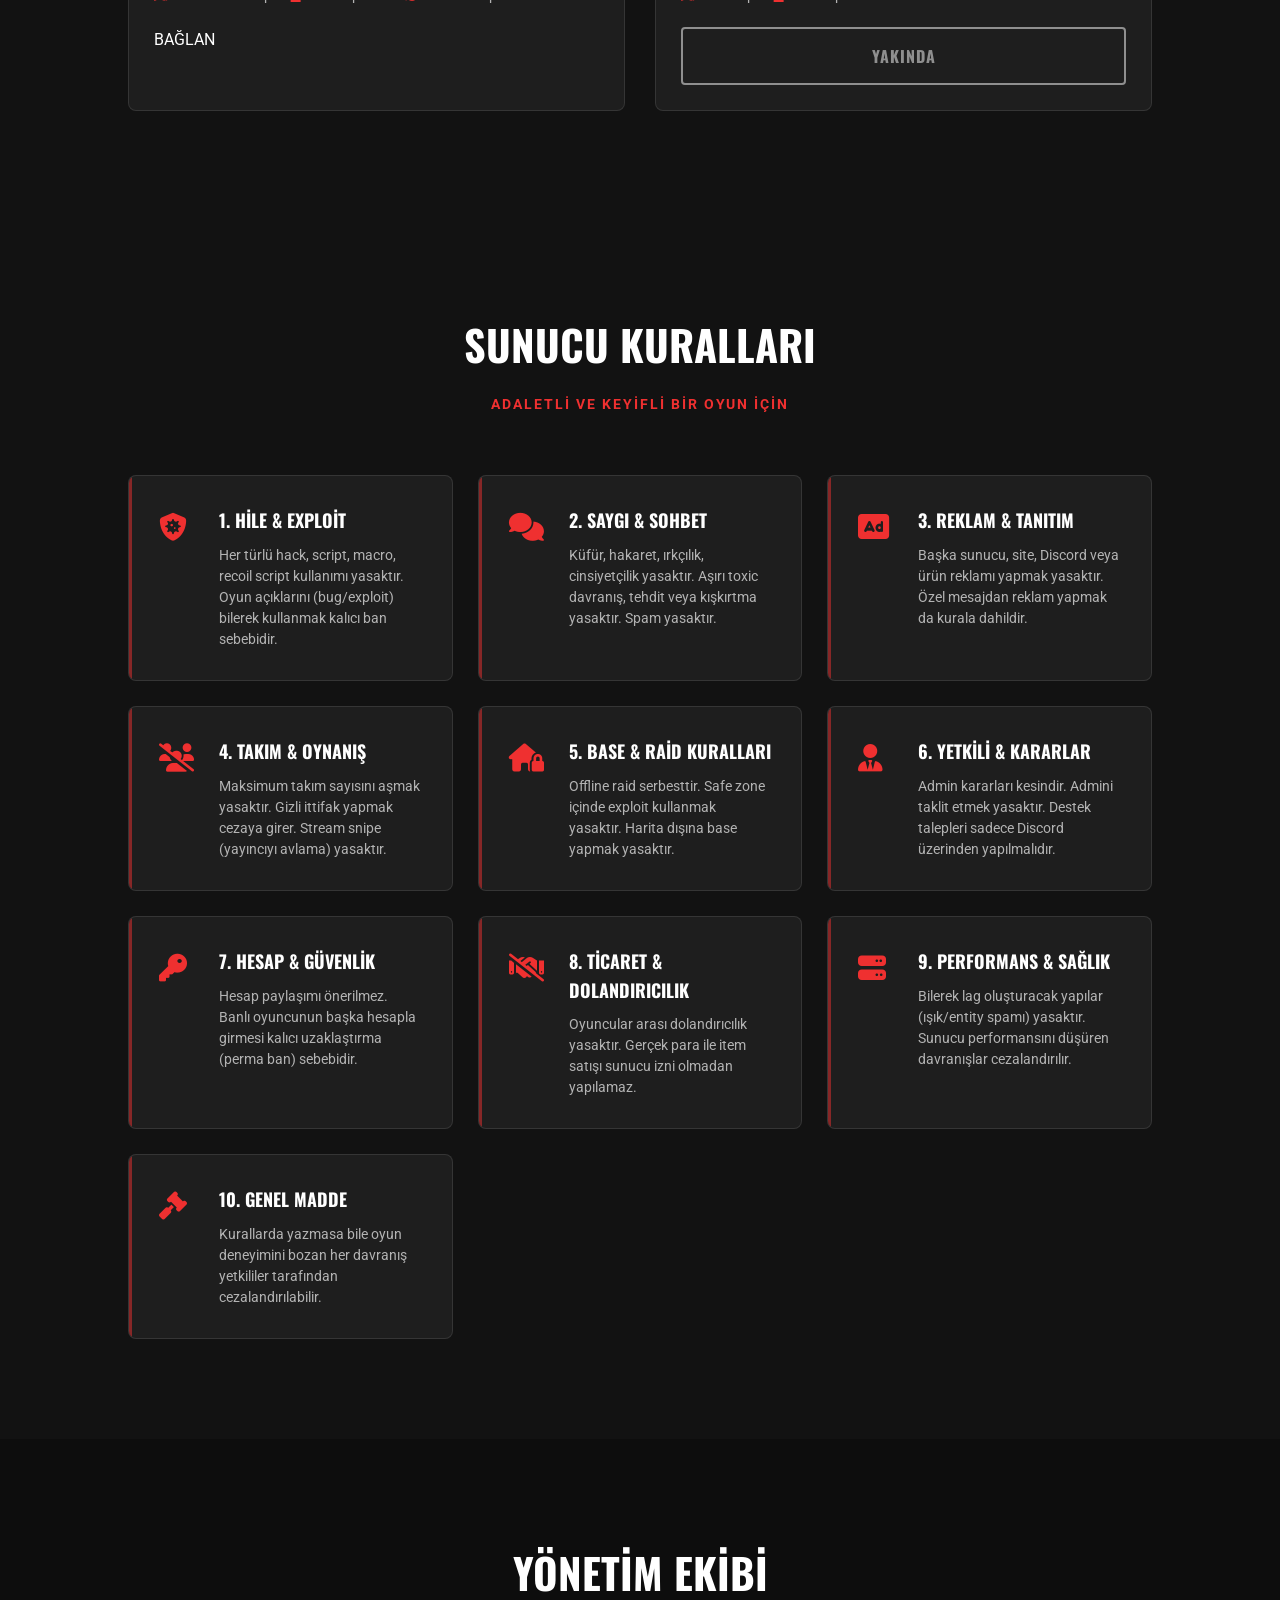
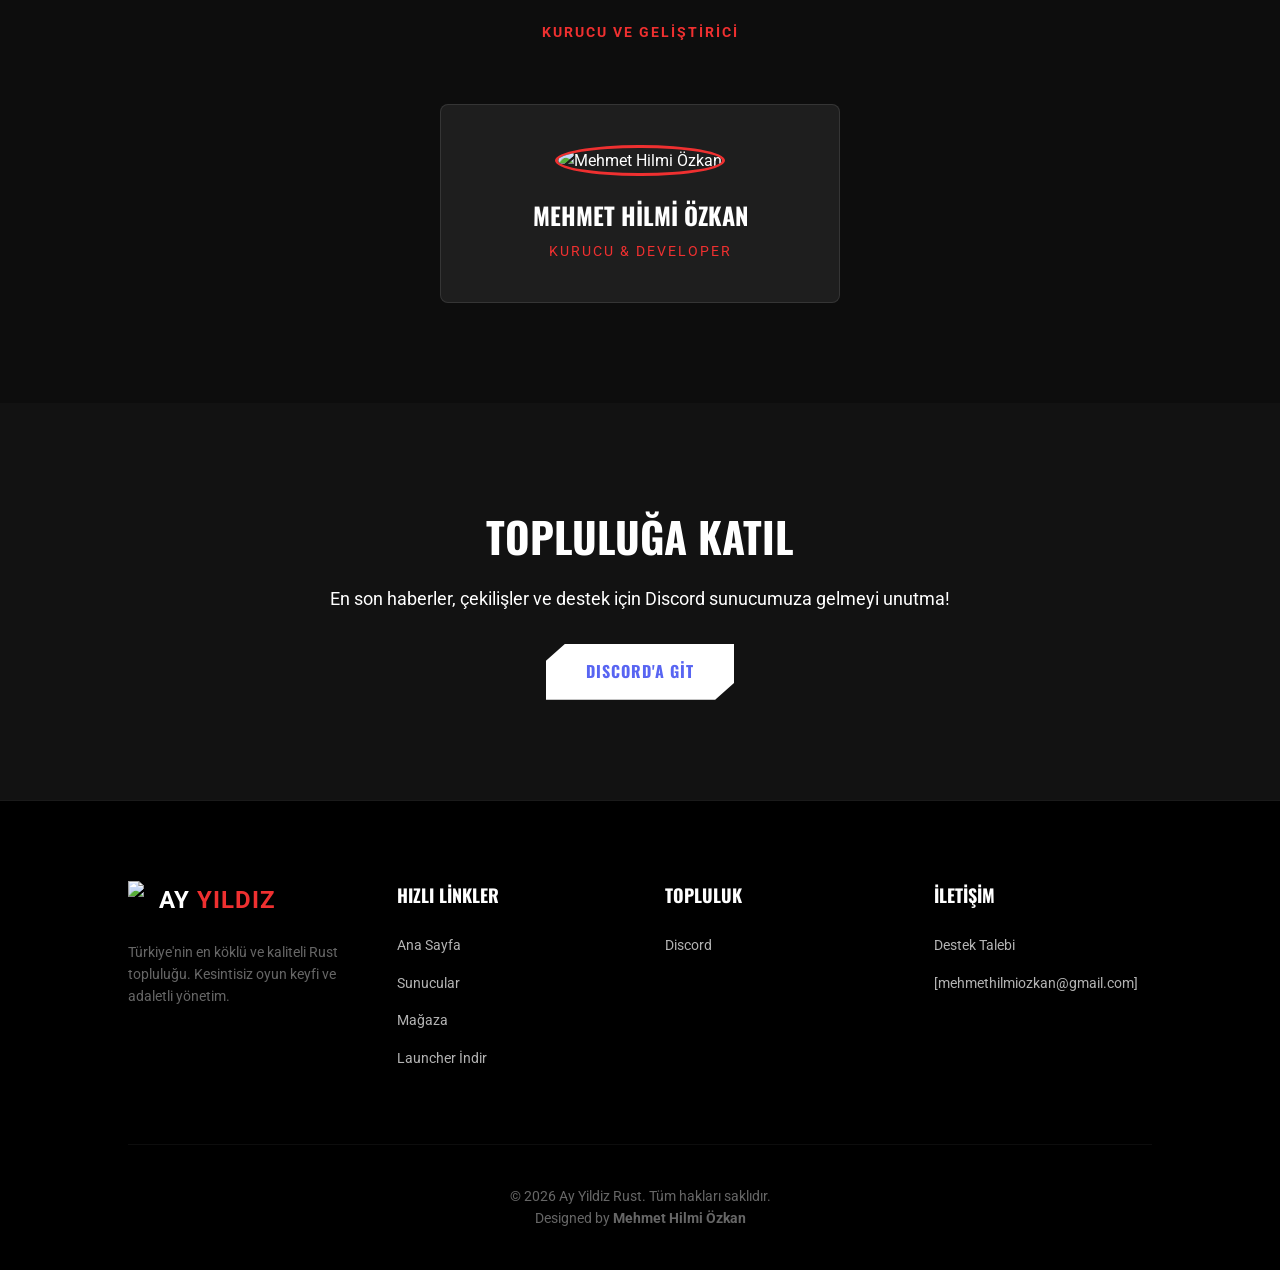
==== commit e0cd1164: "SEO ve Site Haritasi Guncellemesi" ====
--- a/index.html
+++ b/index.html
@@ -5,6 +5,12 @@
     <meta charset="UTF-8">
     <meta name="viewport" content="width=device-width, initial-scale=1.0">
     <title>AY YILDIZ RUST | Türkiye'nin En İyisi</title>
+    <meta name="description" content="Ay Yıldız Rust - Türkiye'nin en kaliteli ve adaletli Rust sunucusu. Crack ve orijinal giriş desteği, profesyonel yönetim ve kesintisiz eğlence.">
+    <meta name="keywords" content="rust server, türkiye rust, crack rust, ücretsiz rust, ay yıldız rust, rust sunucusu, rust indir">
+    <meta property="og:title" content="AY YILDIZ RUST | Türkiye'nin En İyisi">
+    <meta property="og:description" content="Türkiye'nin en kaliteli ve adaletli Rust sunucusu. Hemen katıl!">
+    <meta property="og:image" content="https://ayyildizrust.life/img/logo.png">
+    <meta property="og:url" content="https://ayyildizrust.life/">
     <link rel="stylesheet" href="style.css">
     <link rel="stylesheet" href="https://cdnjs.cloudflare.com/ajax/libs/font-awesome/6.4.0/css/all.min.css">
     <link rel="icon" type="image/png" href="img/logo.png">
